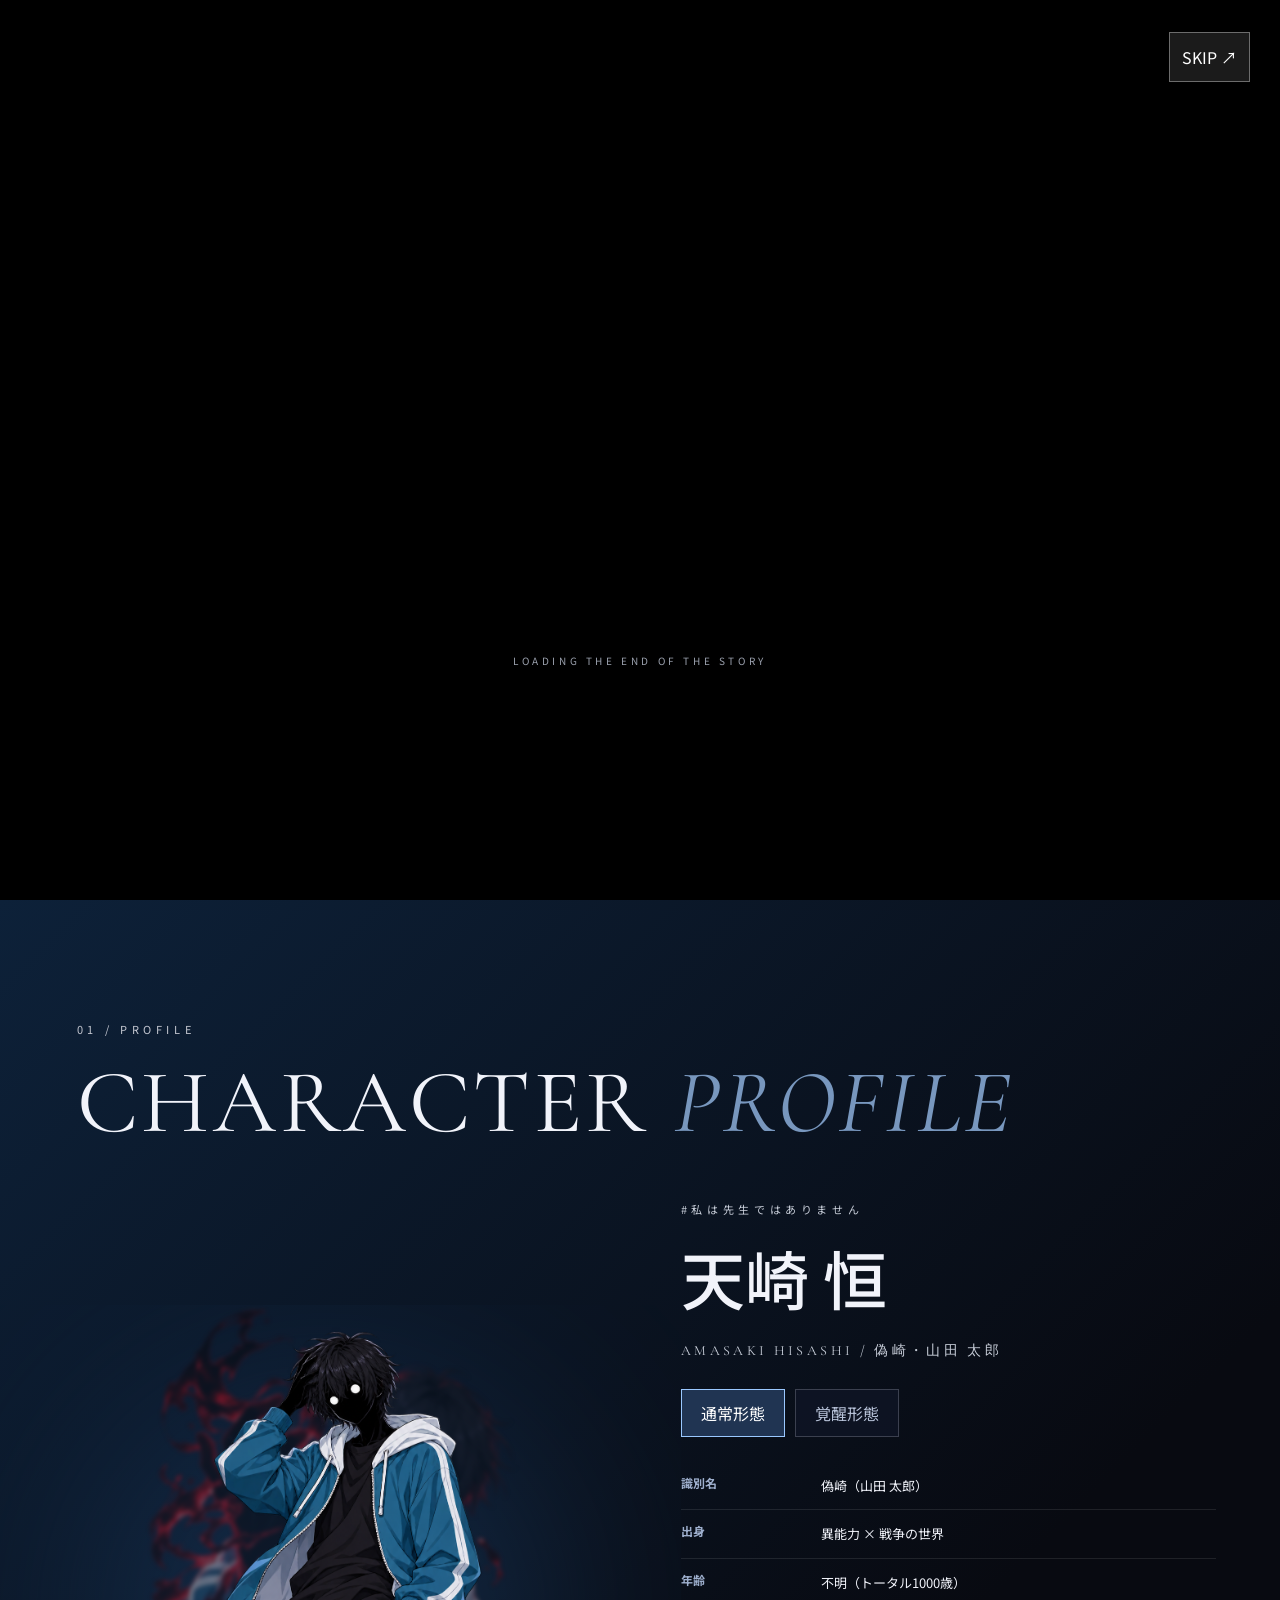
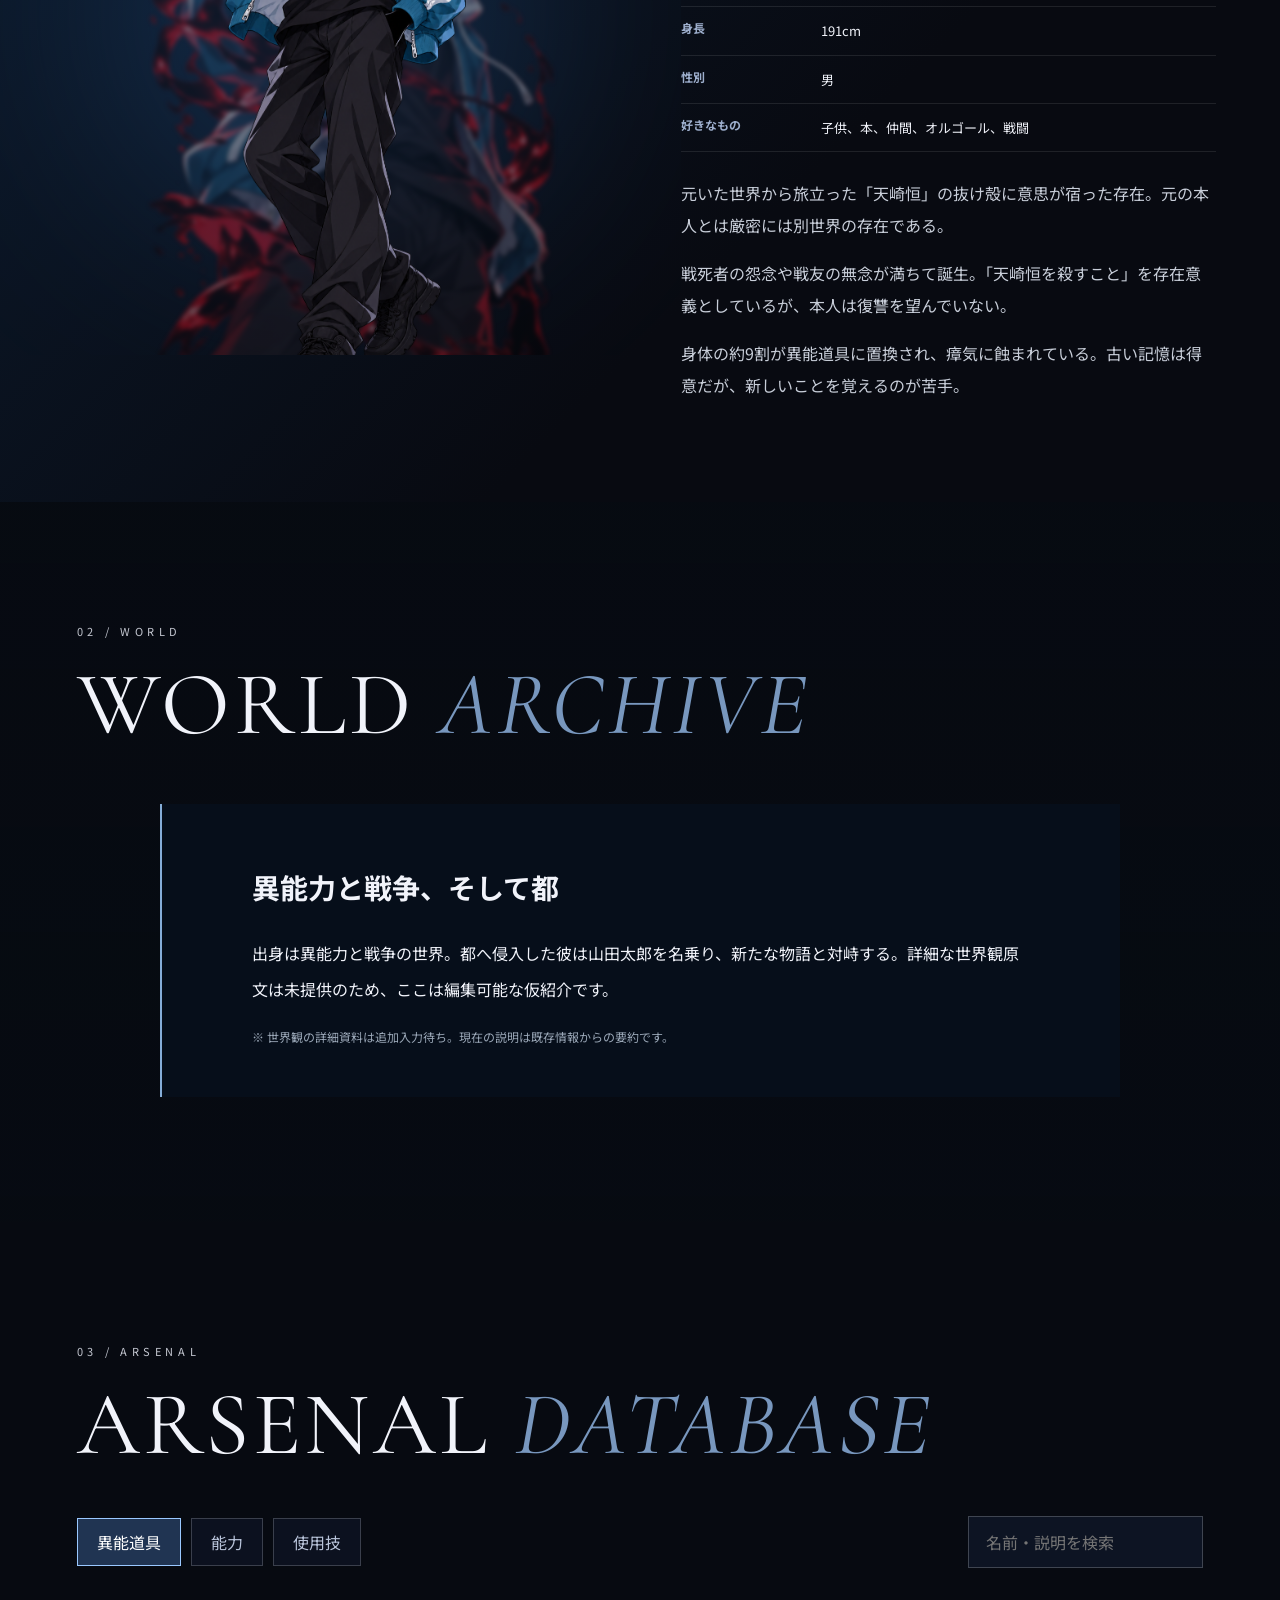
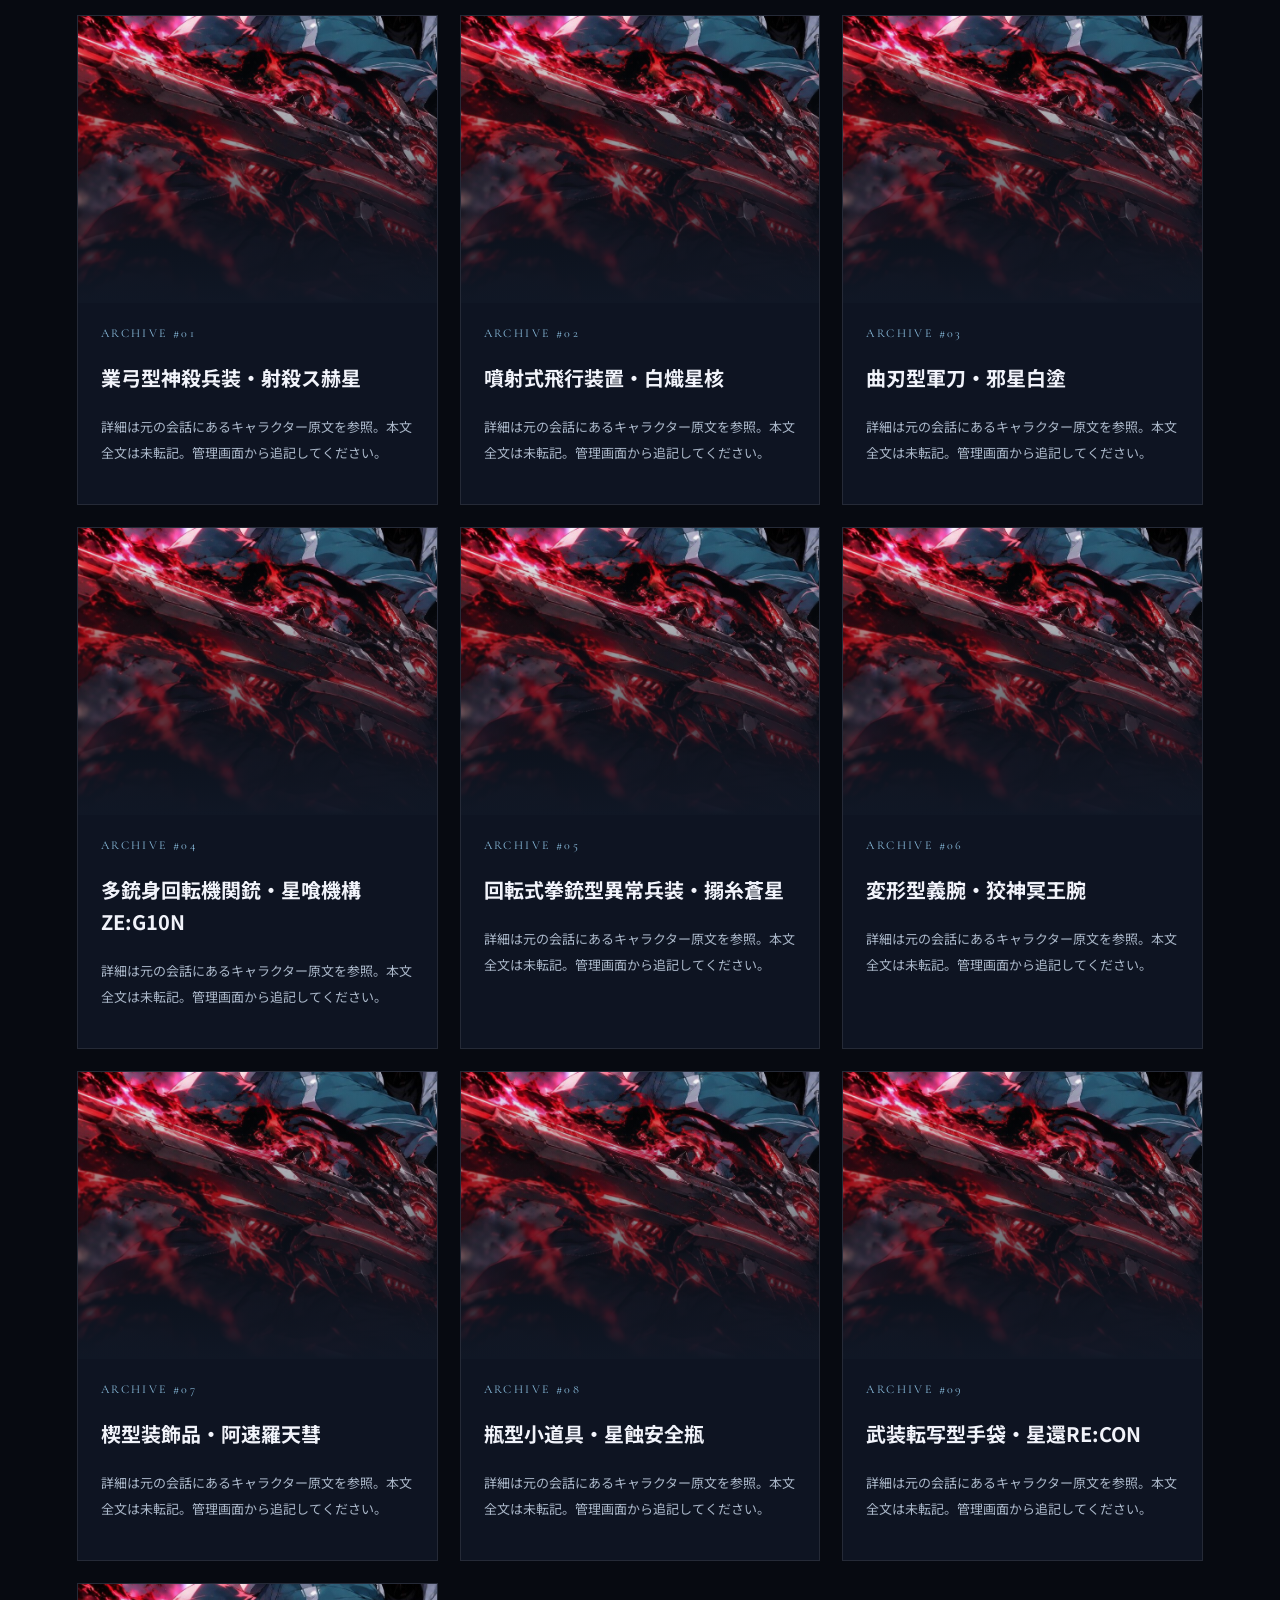
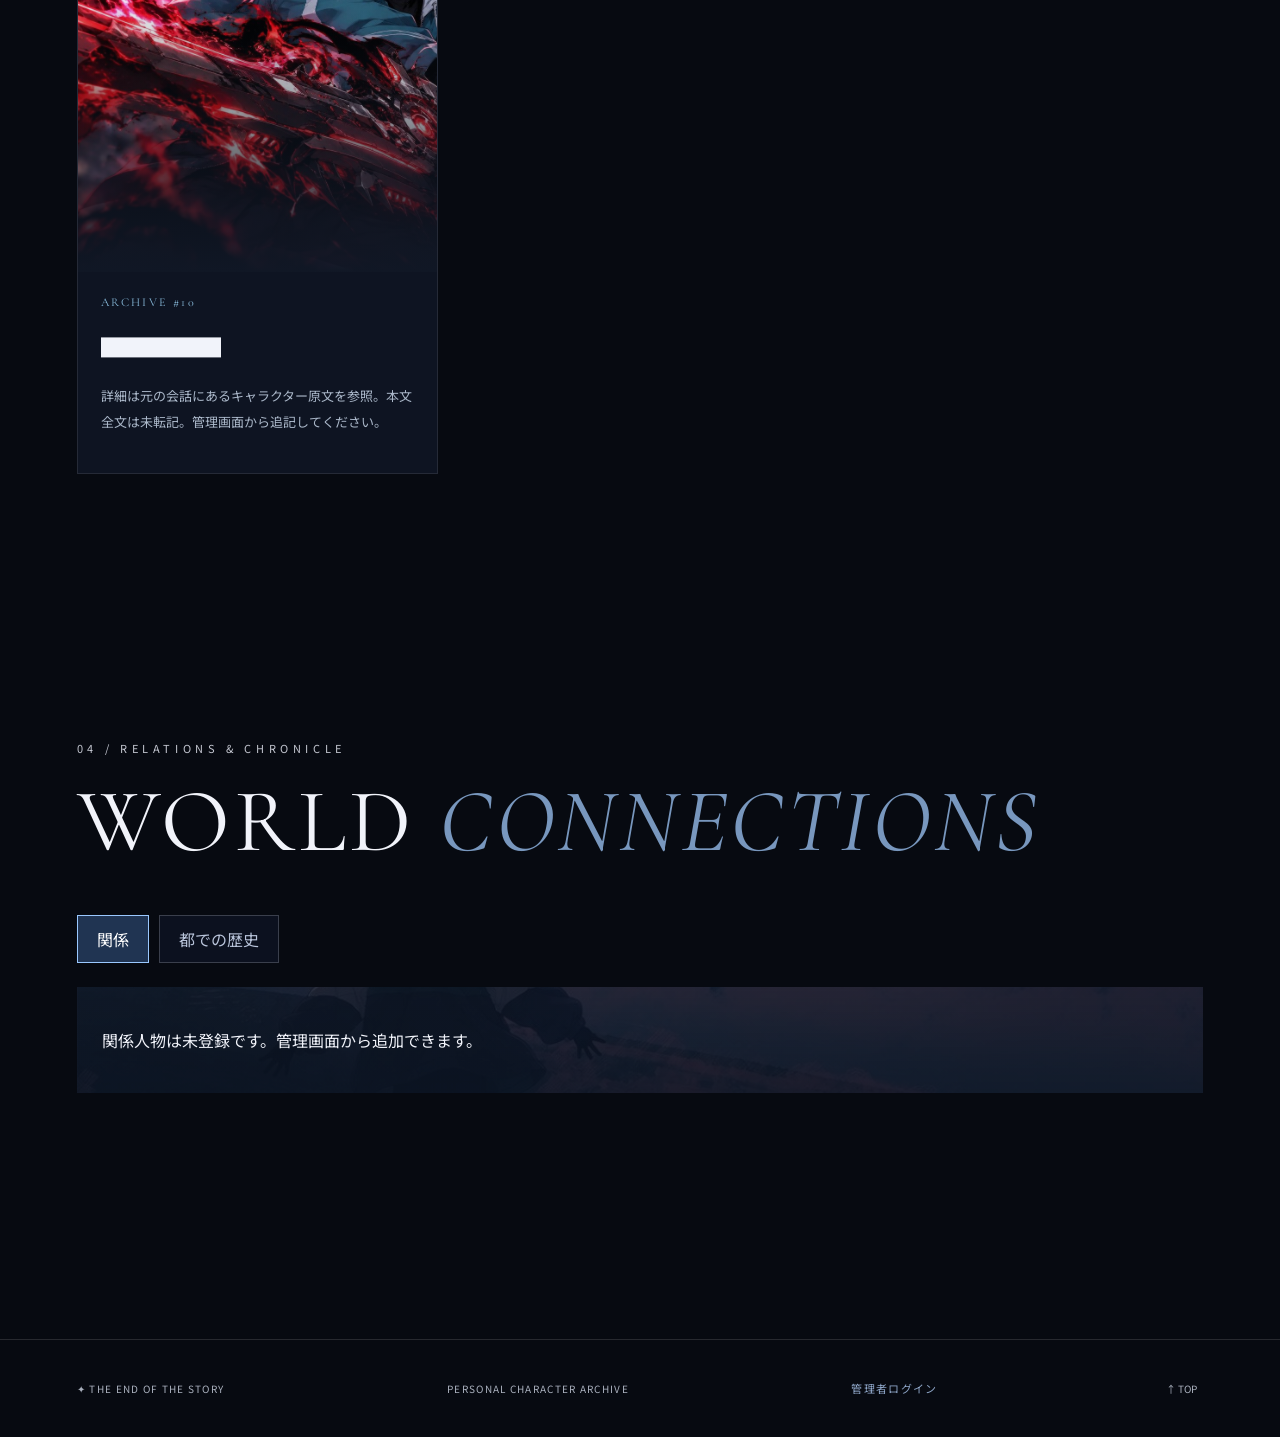
==== index.html @ 565b55a8 "新機能お試し" ====
<!doctype html><html lang="ja"><head><meta charset="utf-8"><meta name="viewport" content="width=device-width,initial-scale=1,viewport-fit=cover"><meta name="theme-color" content="#070a11"><meta name="description" content="物語之終幕 — 天崎 恒 / 偽崎 / 山田太郎 のキャラクターアーカイブ"><title>物語之終幕 | AMASAKI ARCHIVE</title><link rel="stylesheet" href="styles.css"></head><body>
<div id="loader" class="loader" aria-label="読み込み中"><video id="loaderVideo" autoplay muted playsinline preload="auto"><source src="assets/loading.mp4" type="video/mp4"></video><button id="skipLoad" class="skip">SKIP ↗</button><p>LOADING THE END OF THE STORY</p></div>
<header class="topbar"><button class="brand" id="home" aria-label="メインへ戻る">✦ <span>物語之終幕</span></button><span class="header-mid">AMASAKI / ARCHIVE</span><button id="menuToggle" class="hamburger" aria-label="メニューを開く" aria-expanded="false"><span></span><span></span><span></span></button></header>
<nav id="menu" class="menu" aria-label="メインメニュー" aria-hidden="true"><div class="menu-inner"><div class="menu-sign">✦<small>THE END OF THE STORY</small></div><div id="menuItems"></div><button id="menuAdmin" class="menu-admin" hidden aria-hidden="true" tabindex="-1">ローカル開発用エディタ（公開版では無効）</button></div></nav>
<main><section id="main" class="hero section current"><div id="slideLayer" class="slide-layer"></div><div class="hero-fade"></div><div class="hero-content"><p class="eyebrow">A STORY OF THE END</p><h1>物語之終幕</h1><p class="en">THE END OF THE STORY</p><blockquote id="heroQuote">大切な物を守る為に、俺は〝終幕〟になる。</blockquote><div id="slideDots" class="dots" aria-label="スライド切替"></div><button id="explore" class="explore">SCROLL TO DISCOVER <span>⌄</span></button></div><button id="prev" class="slide-arrow prev" aria-label="前のスライド">‹</button><button id="next" class="slide-arrow next" aria-label="次のスライド">›</button></section>
<section id="character" class="section character"><div class="section-heading"><p class="eyebrow">01 / PROFILE</p><h2>CHARACTER <em>PROFILE</em></h2></div><div class="portrait-stage"><div class="portrait-glow"></div><img id="profileDecoration" class="portrait-deco" src="assets/portrait-normal-effect.png" alt="" loading="lazy"><img id="profilePortrait" class="portrait" src="assets/portrait-normal.png" alt="天崎恒の立ち絵" loading="lazy"></div><div class="character-info"><p class="eyebrow">#私は先生ではありません</p><h3>天崎 恒</h3><p class="roman">AMASAKI HISASHI / 偽崎・山田 太郎</p><div class="switcher"><button class="form-switch active" data-form="normal">通常形態</button><button class="form-switch" data-form="awakened">覚醒形態</button></div><div id="profileDetails"></div></div></section>
<section id="world" class="section world"><div class="section-heading"><p class="eyebrow">02 / WORLD</p><h2>WORLD <em>ARCHIVE</em></h2></div><div class="world-content"><h3 id="worldTitle"></h3><p id="worldBody"></p><p class="footnote">※ 世界観の詳細資料は追加入力待ち。現在の説明は既存情報からの要約です。</p></div></section>
<section id="arsenal" class="section arsenal"><div class="section-heading"><p class="eyebrow">03 / ARSENAL</p><h2>ARSENAL <em>DATABASE</em></h2></div><div class="arsenal-tools"><div class="tabs"><button class="tab active" data-tab="equipment">異能道具</button><button class="tab" data-tab="abilities">能力</button><button class="tab" data-tab="techniques">使用技</button></div><input id="search" type="search" placeholder="名前・説明を検索" aria-label="記事を検索"></div><div id="arsenalCards" class="card-grid"></div></section>
<section id="archive" class="section archive"><div class="section-heading"><p class="eyebrow">04 / RELATIONS & CHRONICLE</p><h2>WORLD <em>CONNECTIONS</em></h2></div><div class="tabs"><button class="archive-tab active" data-archive="relations">関係</button><button class="archive-tab" data-archive="history">都での歴史</button></div><div id="archiveContent" class="archive-content"></div></section></main>
<footer><span>✦ THE END OF THE STORY</span><span>PERSONAL CHARACTER ARCHIVE</span><a href="admin.html" class="admin-footer-link" aria-label="管理者ログイン">管理者ログイン</a><button id="footerTop">↑ TOP</button></footer>
<div id="editorOverlay" class="editor-overlay" aria-hidden="true"><div class="editor"><header><h2>LOCAL EDITOR <small>試作版</small></h2><button id="closeEditor" aria-label="閉じる">✕</button></header><p class="warning">この画面はローカル試作用です。パスワード認証・公開DB保存は未実装です。編集内容はこのブラウザだけに保存され、他の閲覧者には反映されません。公開用の本番管理画面としては使用しないでください。</p><p>変更先の項目</p><select id="editCollection"><option value="equipment">異能道具</option><option value="abilities">能力</option><option value="techniques">使用技</option><option value="relations">関係</option><option value="history">都での歴史</option></select><select id="editItem"></select><label>名称<input id="editTitle" type="text"></label><label>本文（試作版ではプレーンテキスト）<textarea id="editBody" rows="8"></textarea></label><div class="editor-actions"><button id="saveItem">端末に保存</button><button id="addItem">項目を追加</button><button id="deleteItem">選択項目を削除</button></div><hr><h3>バックアップ</h3><p class="footnote">文章・項目データをJSON形式で退避します。画像・動画の実体は含みません。画像はこのZIP内のassets/を保管してください。</p><div class="editor-actions"><button id="downloadBackup">JSONを書き出す</button><button id="copyBackup">JSONをコピー</button><button id="resetData">初期データに戻す</button></div><label>バックアップJSONを貼り付けて復元<textarea id="restoreText" rows="4" placeholder="バックアップJSONを貼り付け"></textarea></label><button id="restoreBackup">確認して復元</button><p id="editorStatus" role="status" aria-live="polite"></p></div></div>
<script src="supabase-config.js" defer></script><script src="safe-html.js" defer></script><script src="app.js" defer></script></body></html>
---- styles.css ----
@import url('https://fonts.googleapis.com/css2?family=Noto+Sans+JP:wght@300;400;500;700;900&family=Cormorant+Garamond:wght@400;600&display=swap');:root{color-scheme:dark;--bg:#070a11;--fg:#f1f3fa;--muted:#a5aebd;--red:#fa485d;--blue:#6daaf5}*{box-sizing:border-box}html{scroll-behavior:smooth}body{margin:0;background:var(--bg);color:var(--fg);font-family:'Noto Sans JP',sans-serif}body::before{content:'';position:fixed;inset:0;background:linear-gradient(#05070cbb,#05070cf2),url('assets/background-site.jpg') center/cover;z-index:-1}button,input,textarea,select{font:inherit}button{cursor:pointer}button:focus-visible,input:focus-visible,select:focus-visible,textarea:focus-visible{outline:2px solid #8db9ff;outline-offset:2px}.topbar{height:76px;display:flex;align-items:center;justify-content:space-between;position:fixed;inset:0 0 auto;z-index:50;background:#090b10b5;border-bottom:1px solid #ffffff12;backdrop-filter:blur(20px);padding:0 clamp(18px,4vw,72px)}.brand{border:0;background:none;color:white;font-size:26px;display:flex;gap:12px;align-items:center}.brand span{font-size:14px;font-weight:700;letter-spacing:.2em}.header-mid{font-size:10px;color:#b8bcc6;letter-spacing:.4em}.hamburger{width:48px;height:45px;background:none;border:0;display:flex;flex-direction:column;justify-content:center;gap:7px;z-index:60}.hamburger span{width:30px;height:1px;background:#fafafa;transition:.25s}.hamburger.active span:first-child{transform:translateY(8px) rotate(45deg)}.hamburger.active span:nth-child(2){opacity:0}.hamburger.active span:last-child{transform:translateY(-8px) rotate(-45deg)}.menu{position:fixed;inset:0;background:#08090ff5;z-index:45;opacity:0;visibility:hidden;transition:.3s;overflow:auto}.menu.open{opacity:1;visibility:visible}.menu-inner{max-width:780px;margin:auto;padding:105px 32px 60px}.menu-sign{text-align:center;font-size:46px;color:#f5e2d8;margin-bottom:22px}.menu-sign small{display:block;font-size:10px;letter-spacing:.4em;color:#a8a4b1}.menu-group{border-bottom:1px solid #ffffff24}.menu-link{padding:17px 0;display:flex;align-items:center;justify-content:space-between;width:100%;background:none;border:0;color:white;text-align:left;font-family:'Cormorant Garamond',serif;font-size:clamp(25px,4vw,40px);letter-spacing:.08em}.menu-link small{font:12px 'Noto Sans JP',sans-serif;color:#c1c4ce;letter-spacing:.08em}.menu-sub{display:none;padding:0 0 20px 24px;gap:9px;flex-wrap:wrap}.menu-group.expanded .menu-sub{display:flex}.menu-sub button,.menu-admin{color:#bcc7dd;border:1px solid #ffffff28;background:#ffffff07;padding:9px 14px}.menu-admin{margin:32px 0;width:100%}.section{min-height:80vh;scroll-margin-top:75px;position:relative}.hero{height:100svh;min-height:640px;overflow:hidden;display:flex;align-items:center;justify-content:center}.slide-layer{position:absolute;inset:0;background-size:cover;background-position:center;transition:opacity .65s ease,transform 5.5s linear;animation:heroZoom 6s ease-in-out infinite alternate}@keyframes heroZoom{from{transform:scale(1)}to{transform:scale(1.055)}}.hero-fade{position:absolute;inset:0;background:linear-gradient(90deg,#01040ba3,#01040b40 65%),linear-gradient(0deg,#070a11 0%,transparent 48%,#070a1122)}.hero-content{position:relative;text-align:center;max-width:960px;padding:100px 22px 85px;text-shadow:0 2px 20px #000a}.eyebrow{font-size:11px;letter-spacing:.42em;color:#c4c7d1}.hero h1{font-weight:500;letter-spacing:.22em;font-size:clamp(36px,7vw,92px);margin:15px 0 0}.hero .en,.roman{font:20px 'Cormorant Garamond',serif;letter-spacing:.24em;color:#c5cdde}.hero blockquote{font-size:clamp(13px,2vw,20px);line-height:2;margin:75px 0 35px}.dots{display:flex;justify-content:center;gap:14px;margin:25px 0}.dots button{width:9px;height:9px;border:1px solid #fff9;border-radius:50%;background:#aaa4;padding:0}.dots button.active{background:white;box-shadow:0 0 14px #fff}.explore{color:#dfe4ef;background:none;border:0;font-size:10px;letter-spacing:.22em}.explore span{display:block;font-size:30px;animation:bob 1.7s infinite}@keyframes bob{50%{transform:translateY(8px)}}.slide-arrow{position:absolute;top:50%;z-index:2;border:0;background:#111a2e70;color:white;width:42px;height:60px;font-size:30px}.prev{left:12px}.next{right:12px}.section-heading{padding:110px 6vw 15px}.section-heading h2{font:clamp(43px,7vw,95px) 'Cormorant Garamond',serif;margin:0;letter-spacing:.04em}.section-heading em{font-weight:400;color:#7897be}.character{display:grid;grid-template-columns:minmax(0,1fr) minmax(330px,.88fr);align-items:center;min-height:850px;background:linear-gradient(135deg,#0d2139,#080a11 68%)}.character .section-heading{grid-column:1/-1;padding-bottom:0}.portrait-stage{position:relative;height:650px;overflow:hidden}.portrait-glow{position:absolute;left:15%;top:15%;width:65%;height:65%;background:#285b95;border-radius:50%;filter:blur(115px);opacity:.34}.portrait,.portrait-deco{position:absolute;bottom:-55px;left:50%;height:105%;max-width:100%;object-fit:contain;transform:translateX(-50%);transition:opacity .4s,transform .7s}.portrait-deco{opacity:.38;filter:blur(2px);transform:translateX(-47%) scale(1.05)}.character-info{padding:30px clamp(20px,5vw,80px) 85px 0}.character-info h3{font-size:clamp(39px,5vw,72px);margin:10px 0;font-weight:500}.character-info .roman{font-size:14px}.switcher,.tabs{display:flex;flex-wrap:wrap;gap:10px;margin:24px 0}.switcher button,.tabs button{background:#101627ab;border:1px solid #a0a6b04f;padding:11px 19px;color:#b9c4da}.switcher button.active,.tabs button.active{border-color:#9ac8ff;color:#fff;background:#203452}.profile-table{margin:25px 0}.profile-row{display:grid;grid-template-columns:130px 1fr;border-bottom:1px solid #ffffff18;padding:12px 0;gap:10px}.profile-row strong{font-size:12px;color:#9daecc}.profile-row span{font-size:13px;line-height:1.8}.character-info p{line-height:2;color:#c8ced9}.world{background:linear-gradient(#070b12c9,#070b12f2),url('assets/background-history.png') center top/cover fixed}.world-content{margin:30px auto 140px;max-width:960px;padding:35px 7vw;background:#07101dcc;border-left:2px solid #85add8}.world-content h3{font-size:28px}.world-content p{line-height:2.25}.footnote{font-size:12px;color:#9ba8b8}.arsenal,.archive{padding-bottom:120px}.arsenal-tools{display:flex;align-items:center;justify-content:space-between;flex-wrap:wrap;gap:15px;padding:0 6vw}.arsenal-tools input{padding:13px 17px;background:#0d1423;border:1px solid #ffffff35;color:white;min-width:235px}.card-grid{padding:25px 6vw;display:grid;grid-template-columns:repeat(auto-fit,minmax(270px,1fr));gap:22px}.entry-card{background:#101725e8;border:1px solid #ffffff18;overflow:hidden;animation:rise .6s ease both}@keyframes rise{from{transform:translateY(20px);opacity:0}to{transform:none;opacity:1}}.entry-image{height:185px;background-size:cover;background-position:center;position:relative}.entry-image:after{content:'';position:absolute;inset:0;background:linear-gradient(0deg,#101725,transparent)}.entry-text{padding:15px 23px 25px}.entry-text small{font:12px 'Cormorant Garamond',serif;letter-spacing:.2em;color:#8bbedf}.entry-text h3{font-size:20px;line-height:1.6}.entry-text p{font-size:13px;color:#abb8ca;line-height:2;white-space:pre-wrap}.archive .tabs,.archive-content{margin-left:6vw;margin-right:6vw}.archive-content{padding:25px;background:linear-gradient(#0b1423d9,#0b1423e8),url('assets/background-relations.jpg') center/cover}.history-item{border-left:1px solid #8aa9d8;padding:5px 22px 26px;margin:14px 0}.history-item h3{font-size:18px}.history-item p{color:#c1cbdc;line-height:1.9}footer{display:flex;flex-wrap:wrap;justify-content:space-between;align-items:center;padding:40px 6vw;border-top:1px solid #ffffff21;gap:18px;font-size:10px;letter-spacing:.13em;color:#aab1be}footer button{background:none;color:inherit;border:0}.loader{position:fixed;inset:0;background:#000;z-index:100;display:flex;justify-content:center;align-items:center;flex-direction:column;transition:opacity .7s,visibility .7s}.loader.hide{opacity:0;visibility:hidden}.loader video{width:min(95vw,840px);max-height:80vh;object-fit:contain}.loader p{font-size:10px;letter-spacing:.36em;color:#9aa0ad}.skip{position:absolute;right:30px;top:32px;background:#ffffff1b;border:1px solid #ffffff5b;color:white;padding:12px}.editor-overlay{position:fixed;inset:0;background:#000b;z-index:120;overflow:auto;visibility:hidden;opacity:0;transition:.25s}.editor-overlay.open{visibility:visible;opacity:1}.editor{max-width:820px;margin:4vh auto;padding:30px;background:#121824;border:1px solid #47516c;min-height:90vh}.editor header{display:flex;justify-content:space-between;align-items:center}.editor h2{font-size:23px}.editor h2 small{font-size:12px;color:#9db3d7}.editor button,.editor select,.editor input,.editor textarea{background:#172335;color:#f4f6ff;border:1px solid #65738e;padding:10px}.editor label{display:block;margin:16px 0}.editor label input,.editor label textarea{display:block;margin-top:8px;width:100%}.editor select{max-width:100%;margin:4px}.editor-actions{display:flex;gap:8px;flex-wrap:wrap;margin:16px 0}.warning{padding:16px;background:#43331e;color:#fff1ce;line-height:1.8;font-size:13px}#editorStatus{color:#a5d4ff}body.locked{overflow:hidden}@media(max-width:760px){.topbar{height:64px}.header-mid{display:none}.hero{min-height:610px}.hero h1{font-size:clamp(34px,10vw,60px)}.hero blockquote{margin-top:62px}.hero .slide-layer{background-position:center}.character{display:block}.character .section-heading{padding-top:70px}.portrait-stage{height:580px}.character-info{padding:30px 7vw 75px}.profile-row{grid-template-columns:100px 1fr}.world{background-attachment:scroll}.section-heading{padding:80px 6vw 15px}.section-heading h2{font-size:45px}.slide-arrow{width:28px;height:45px}.archive-content{padding:12px}.editor{margin:0;padding:16px}.brand span{font-size:12px}}@media(prefers-reduced-motion:reduce){*,*::before,*::after{animation-duration:.01ms!important;transition-duration:.01ms!important;scroll-behavior:auto!important}}
/* Public deploy: hidden local draft editor and 5:4 card images. */
[hidden]{display:none!important}#editorOverlay{display:none!important}.entry-image{height:auto;aspect-ratio:5/4}

/* v1.3 — public archive rendering only; profile untouched */
.admin-footer-link{font-size:11px;color:#8fa7c9;text-decoration:none}
.entry-rich p{white-space:pre-wrap}.entry-rich h2,.entry-rich h3{line-height:1.55}.entry-rich blockquote{border-left:2px solid #83a3c5;padding-left:13px;color:#b8cce2}.entry-rich hr{border:0;border-top:1px solid #506179;margin:15px 0}.entry-rich[aria-label="右から登場"]{animation:entryRight .65s ease both}.entry-rich[aria-label="下から浮上"]{animation:rise .65s ease both}@keyframes entryRight{from{opacity:0;transform:translateX(24px)}to{opacity:1;transform:none}}
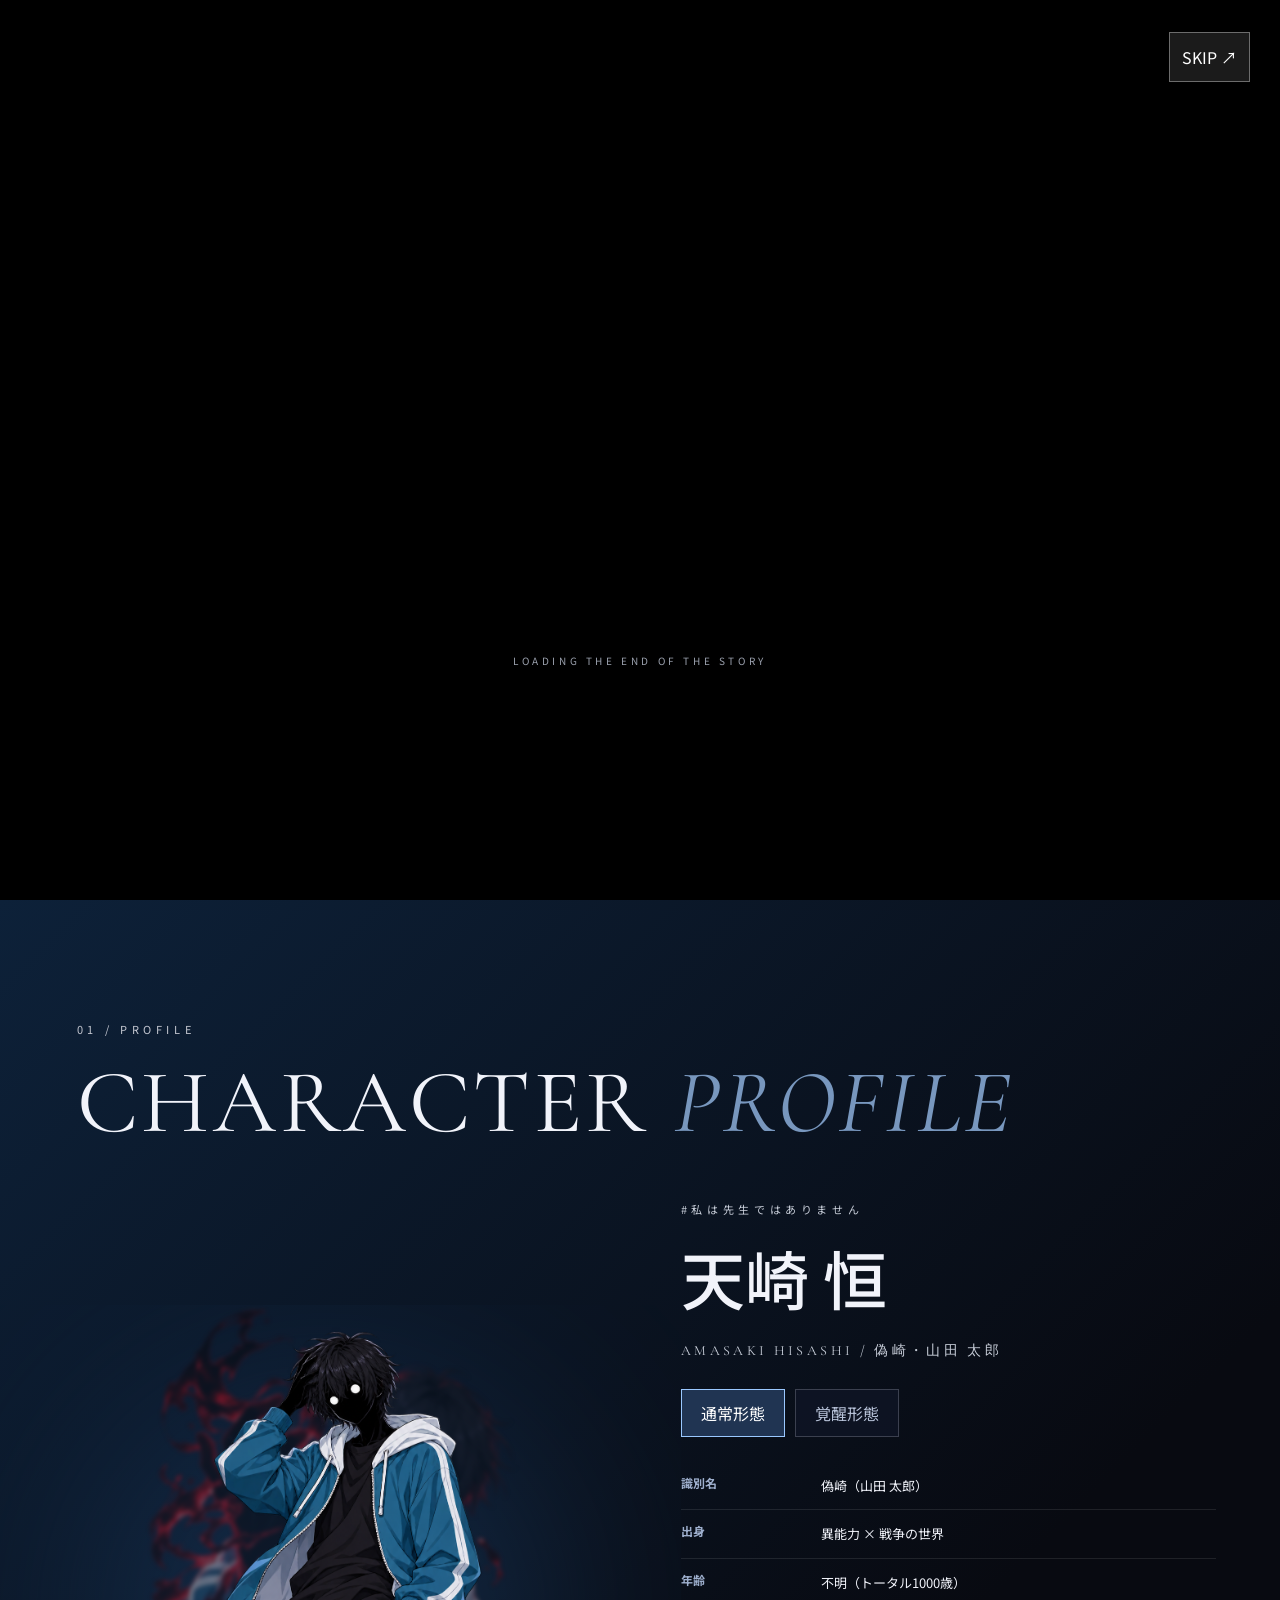
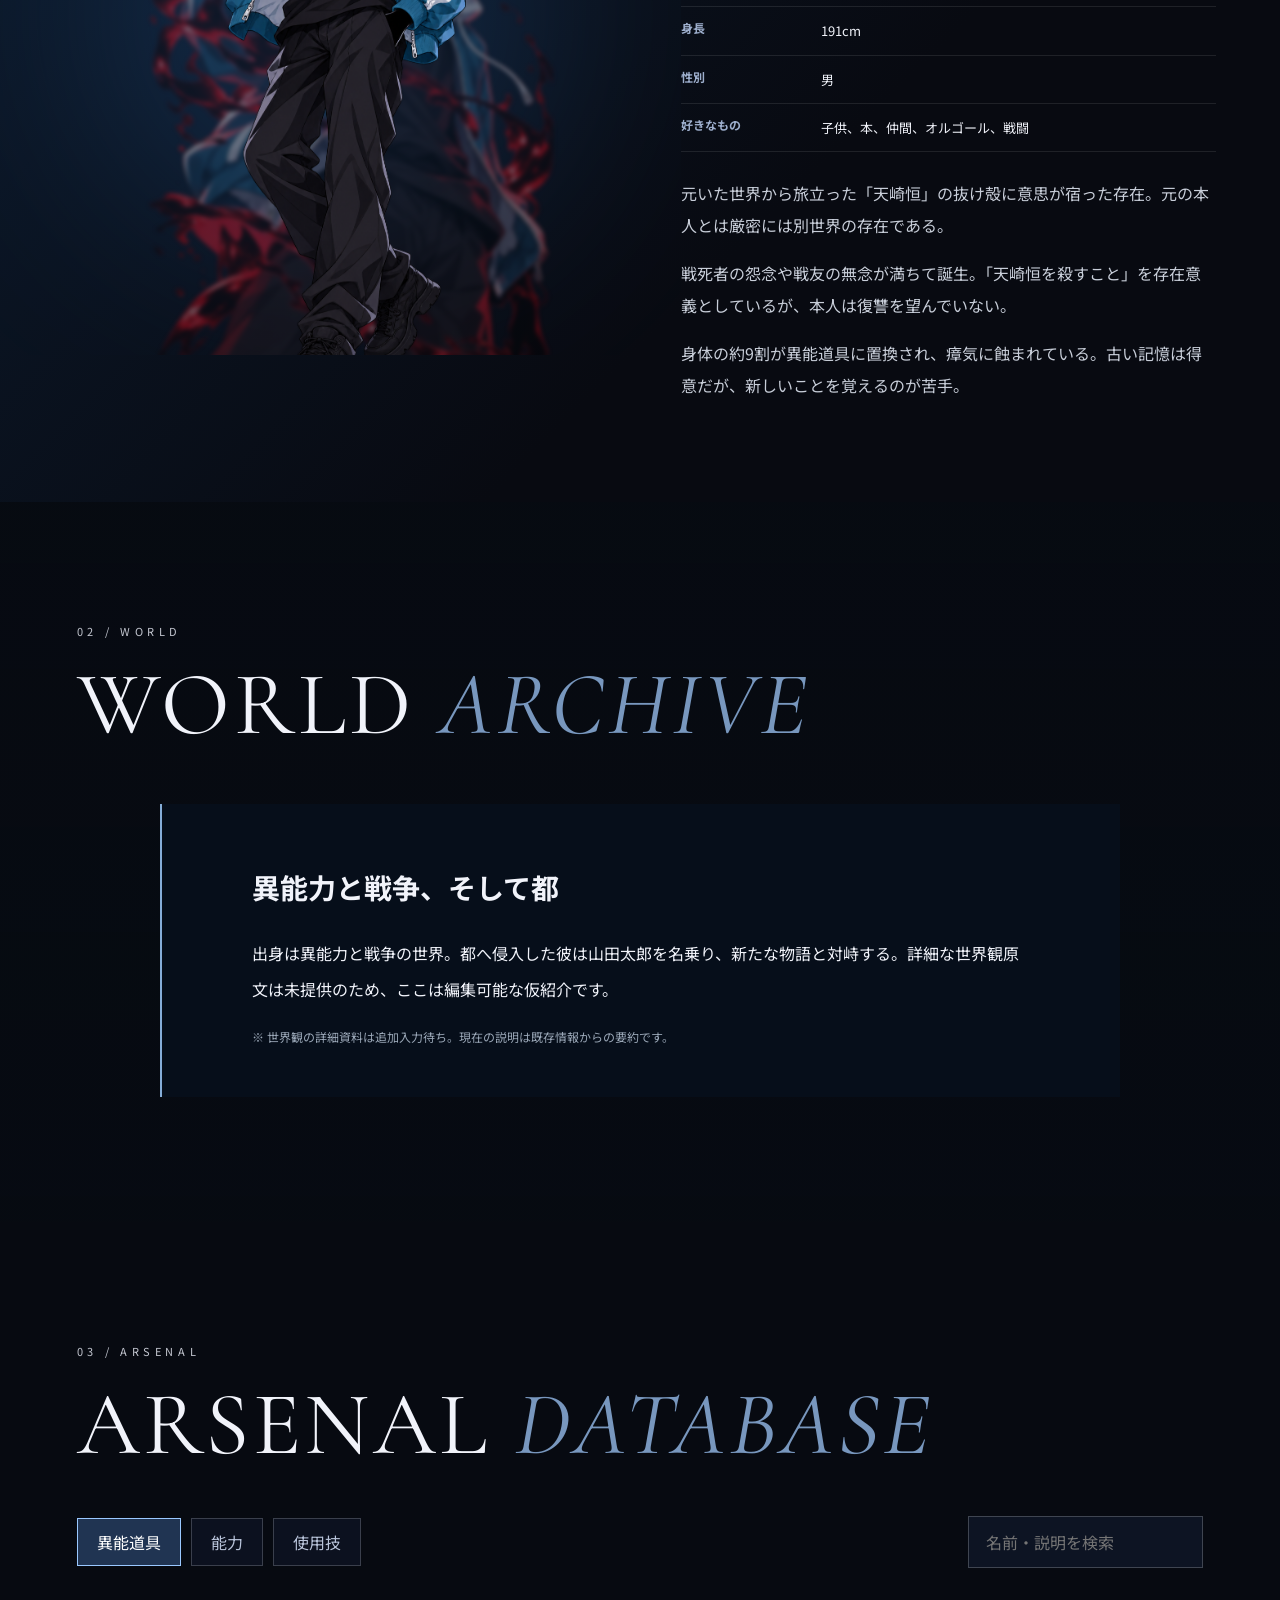
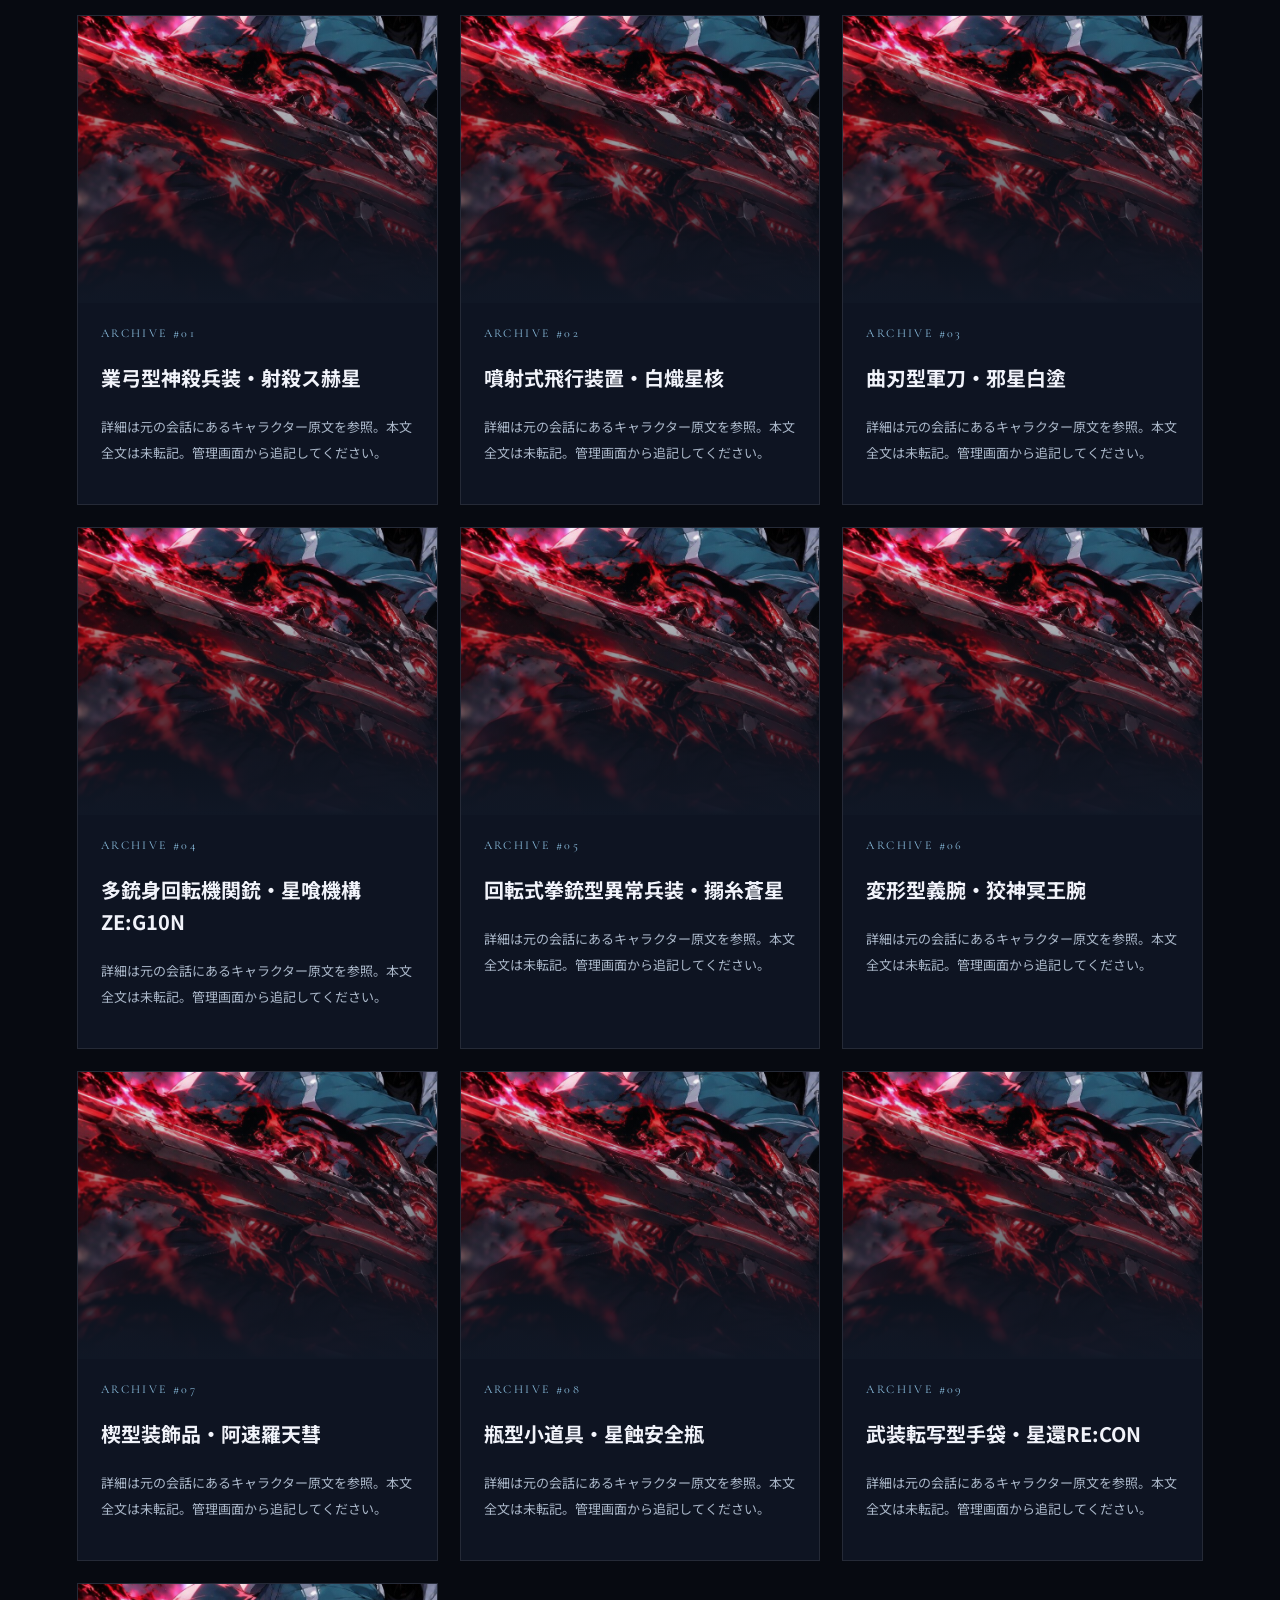
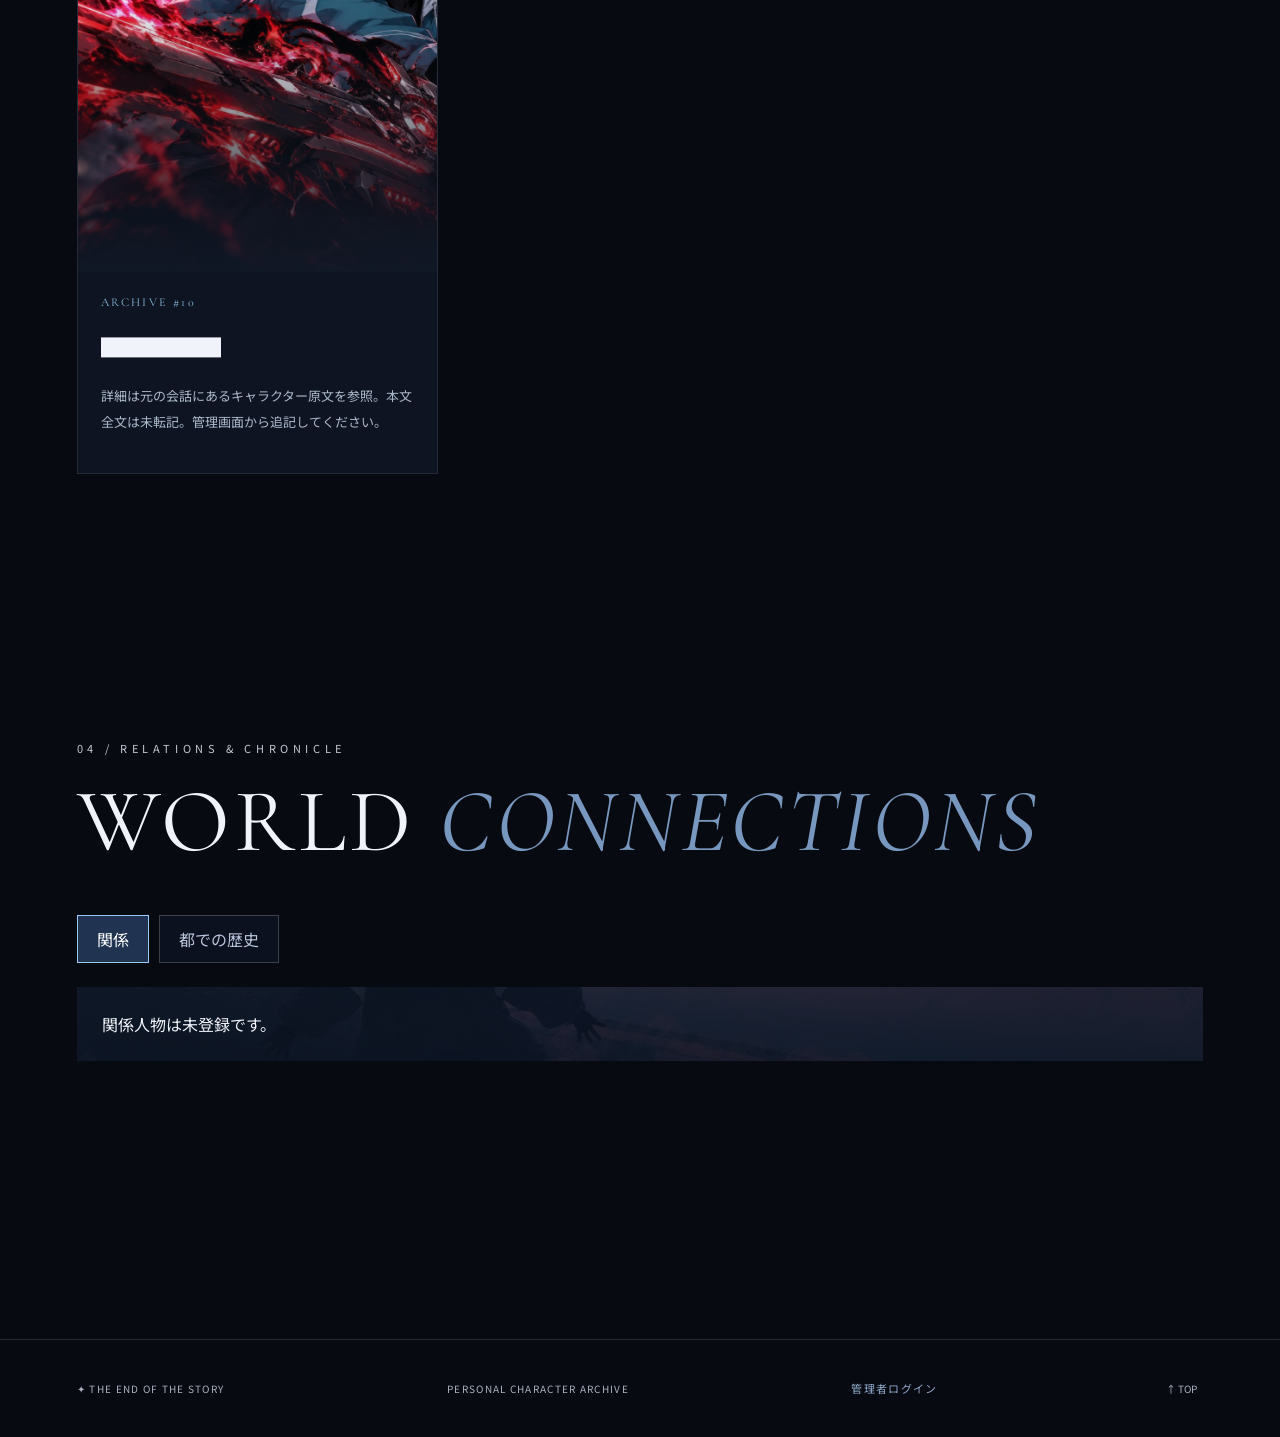
==== commit 41ddff51: "簡単な修正" ====
--- a/index.html
+++ b/index.html
@@ -1,6 +1,6 @@
 <!doctype html><html lang="ja"><head><meta charset="utf-8"><meta name="viewport" content="width=device-width,initial-scale=1,viewport-fit=cover"><meta name="theme-color" content="#070a11"><meta name="description" content="物語之終幕 — 天崎 恒 / 偽崎 / 山田太郎 のキャラクターアーカイブ"><title>物語之終幕 | AMASAKI ARCHIVE</title><link rel="stylesheet" href="styles.css"></head><body>
 <div id="loader" class="loader" aria-label="読み込み中"><video id="loaderVideo" autoplay muted playsinline preload="auto"><source src="assets/loading.mp4" type="video/mp4"></video><button id="skipLoad" class="skip">SKIP ↗</button><p>LOADING THE END OF THE STORY</p></div>
-<header class="topbar"><button class="brand" id="home" aria-label="メインへ戻る">✦ <span>物語之終幕</span></button><span class="header-mid">AMASAKI / ARCHIVE</span><button id="menuToggle" class="hamburger" aria-label="メニューを開く" aria-expanded="false"><span></span><span></span><span></span></button></header>
+<header class="topbar"><button class="brand" id="home" aria-label="メインへ戻る">✦ <span>物語之終幕</span></button><span class="header-mid">AMAZAKI / ARCHIVE</span><button id="menuToggle" class="hamburger" aria-label="メニューを開く" aria-expanded="false"><span></span><span></span><span></span></button></header>
 <nav id="menu" class="menu" aria-label="メインメニュー" aria-hidden="true"><div class="menu-inner"><div class="menu-sign">✦<small>THE END OF THE STORY</small></div><div id="menuItems"></div><button id="menuAdmin" class="menu-admin" hidden aria-hidden="true" tabindex="-1">ローカル開発用エディタ（公開版では無効）</button></div></nav>
 <main><section id="main" class="hero section current"><div id="slideLayer" class="slide-layer"></div><div class="hero-fade"></div><div class="hero-content"><p class="eyebrow">A STORY OF THE END</p><h1>物語之終幕</h1><p class="en">THE END OF THE STORY</p><blockquote id="heroQuote">大切な物を守る為に、俺は〝終幕〟になる。</blockquote><div id="slideDots" class="dots" aria-label="スライド切替"></div><button id="explore" class="explore">SCROLL TO DISCOVER <span>⌄</span></button></div><button id="prev" class="slide-arrow prev" aria-label="前のスライド">‹</button><button id="next" class="slide-arrow next" aria-label="次のスライド">›</button></section>
 <section id="character" class="section character"><div class="section-heading"><p class="eyebrow">01 / PROFILE</p><h2>CHARACTER <em>PROFILE</em></h2></div><div class="portrait-stage"><div class="portrait-glow"></div><img id="profileDecoration" class="portrait-deco" src="assets/portrait-normal-effect.png" alt="" loading="lazy"><img id="profilePortrait" class="portrait" src="assets/portrait-normal.png" alt="天崎恒の立ち絵" loading="lazy"></div><div class="character-info"><p class="eyebrow">#私は先生ではありません</p><h3>天崎 恒</h3><p class="roman">AMASAKI HISASHI / 偽崎・山田 太郎</p><div class="switcher"><button class="form-switch active" data-form="normal">通常形態</button><button class="form-switch" data-form="awakened">覚醒形態</button></div><div id="profileDetails"></div></div></section>
--- a/styles.css
+++ b/styles.css
@@ -5,3 +5,7 @@
 /* v1.3 — public archive rendering only; profile untouched */
 .admin-footer-link{font-size:11px;color:#8fa7c9;text-decoration:none}
 .entry-rich p{white-space:pre-wrap}.entry-rich h2,.entry-rich h3{line-height:1.55}.entry-rich blockquote{border-left:2px solid #83a3c5;padding-left:13px;color:#b8cce2}.entry-rich hr{border:0;border-top:1px solid #506179;margin:15px 0}.entry-rich[aria-label="右から登場"]{animation:entryRight .65s ease both}.entry-rich[aria-label="下から浮上"]{animation:rise .65s ease both}@keyframes entryRight{from{opacity:0;transform:translateX(24px)}to{opacity:1;transform:none}}
+
+/* v1.4 editable world / relationships / chronicle, same rendering for unsaved preview */
+.world-entry-extra{border-bottom:1px solid #7194b530;padding:16px 0 25px}.world-entry-extra:last-child{border-bottom:0}.world-entry-extra h3{font-size:clamp(22px,3vw,34px)}.world-cover,.archive-card-media{aspect-ratio:16/9;background-size:cover;background-position:center;margin:12px 0 28px;border:1px solid #8ea4ca50}
+.archive-rich-card{margin:20px 0 38px}.archive-rich-card h3{font-size:23px}.archive-rich-card .entry-rich{color:#c3cad9;line-height:2}.archive-rich-card .entry-rich p{white-space:pre-wrap}.entry-rich{overflow-wrap:anywhere;line-height:1.9}.entry-rich p{white-space:pre-wrap}.entry-rich h2,.entry-rich h3{margin:1em 0 .5em}.entry-rich ul,.entry-rich ol{padding-left:1.6em}.entry-rich hr{margin:25px 0;border:0;border-top:1px solid #7194b5}
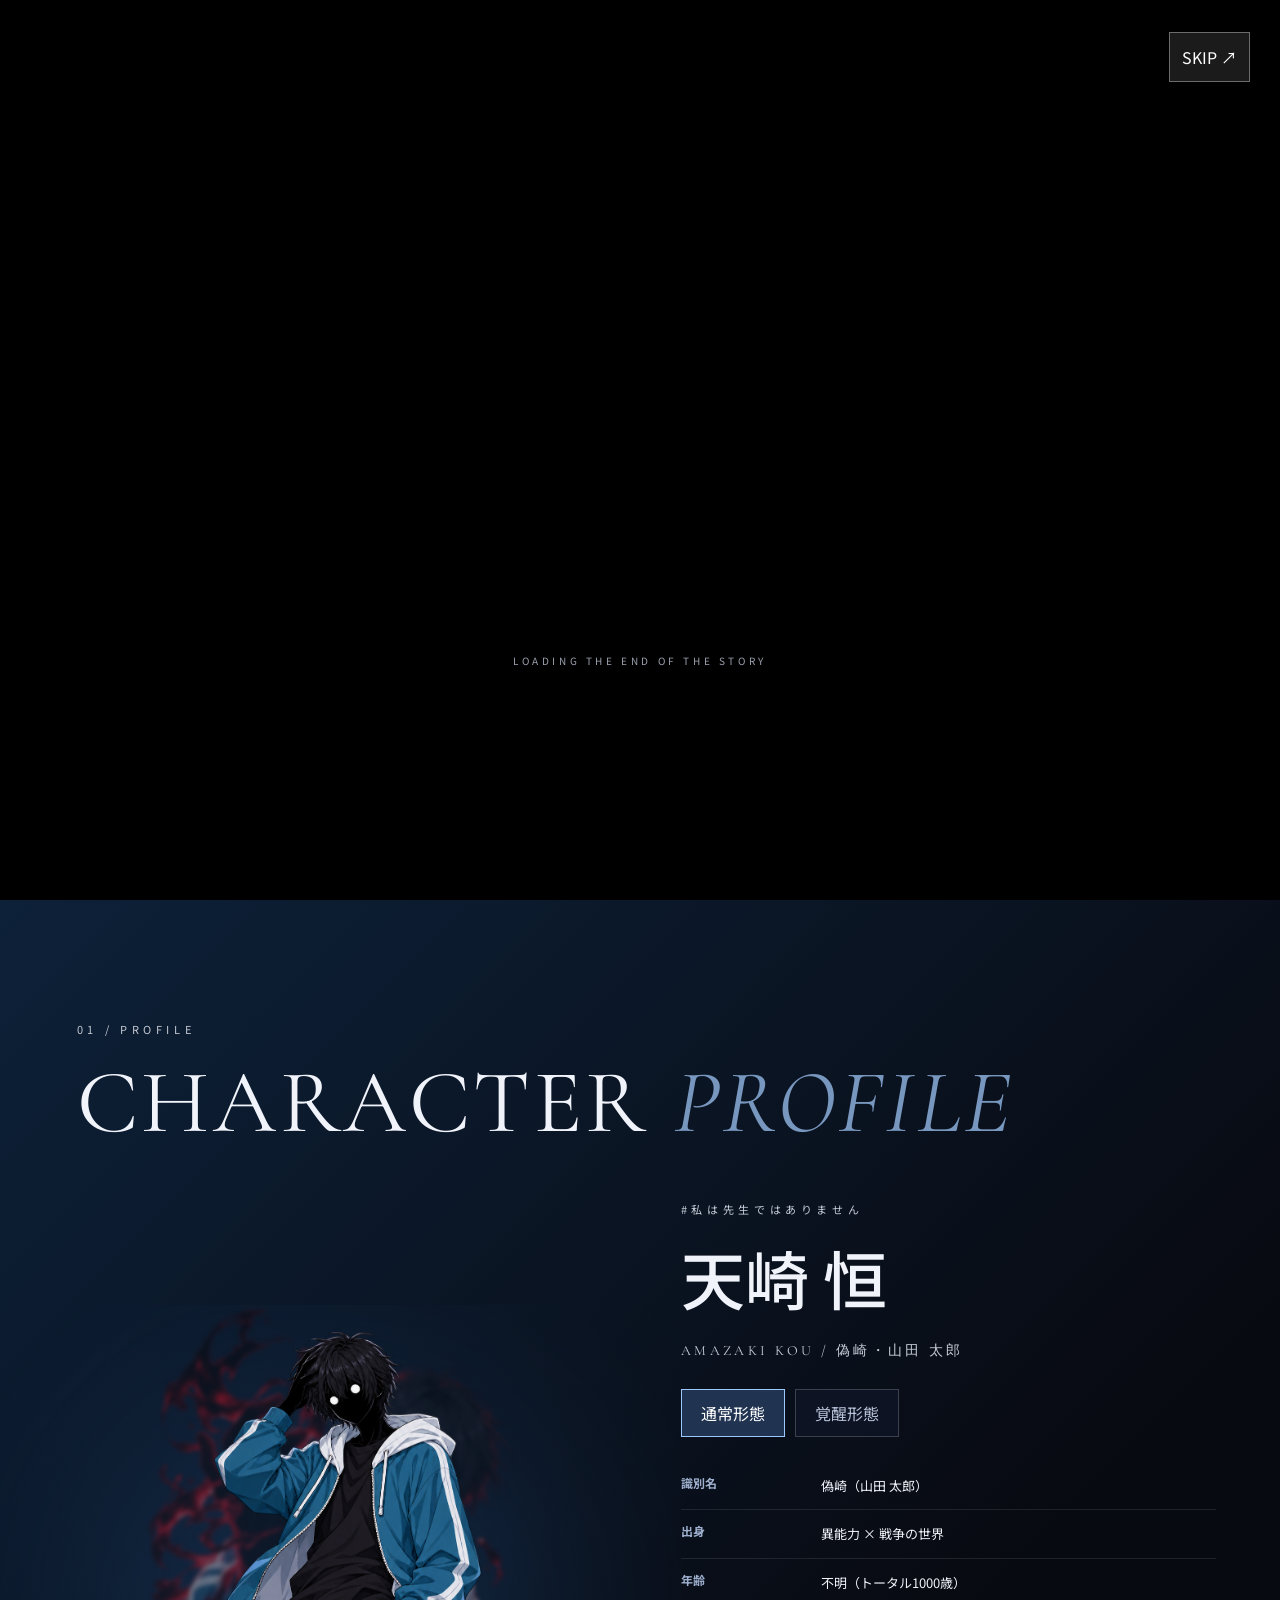
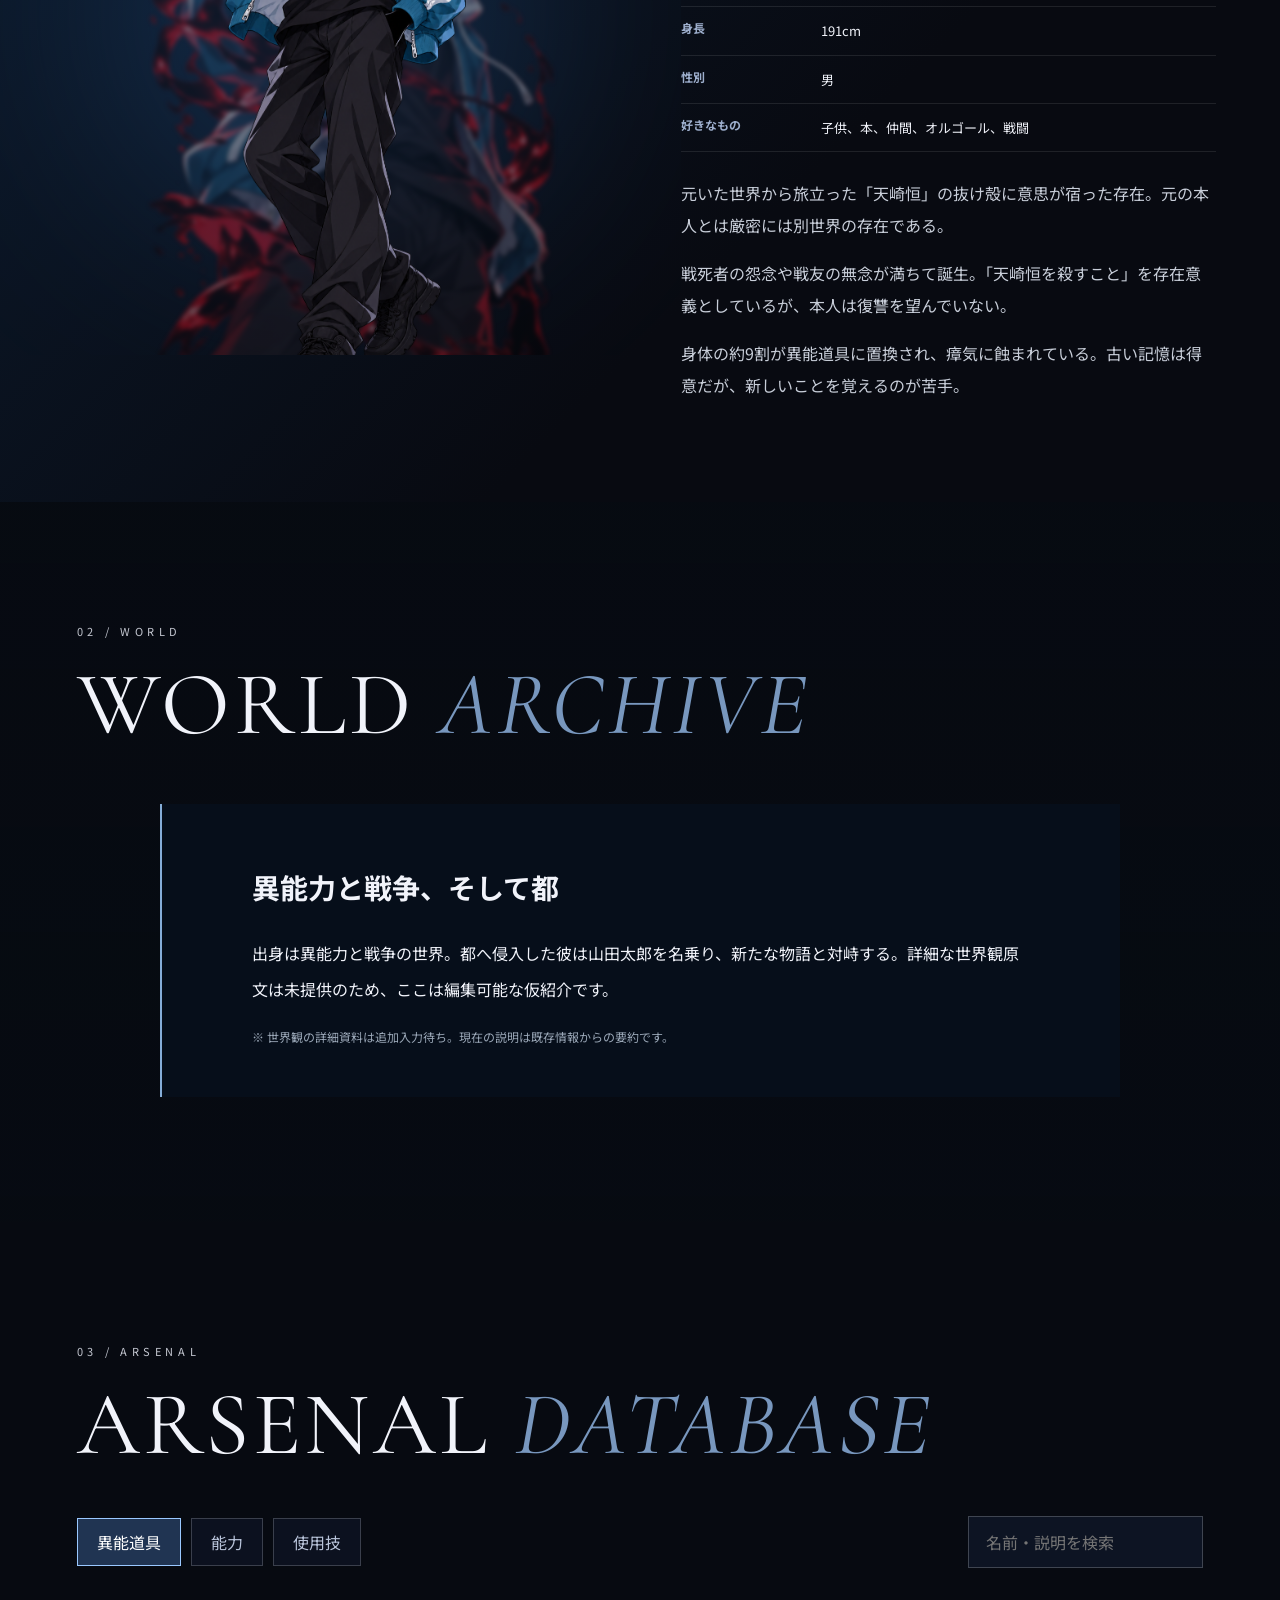
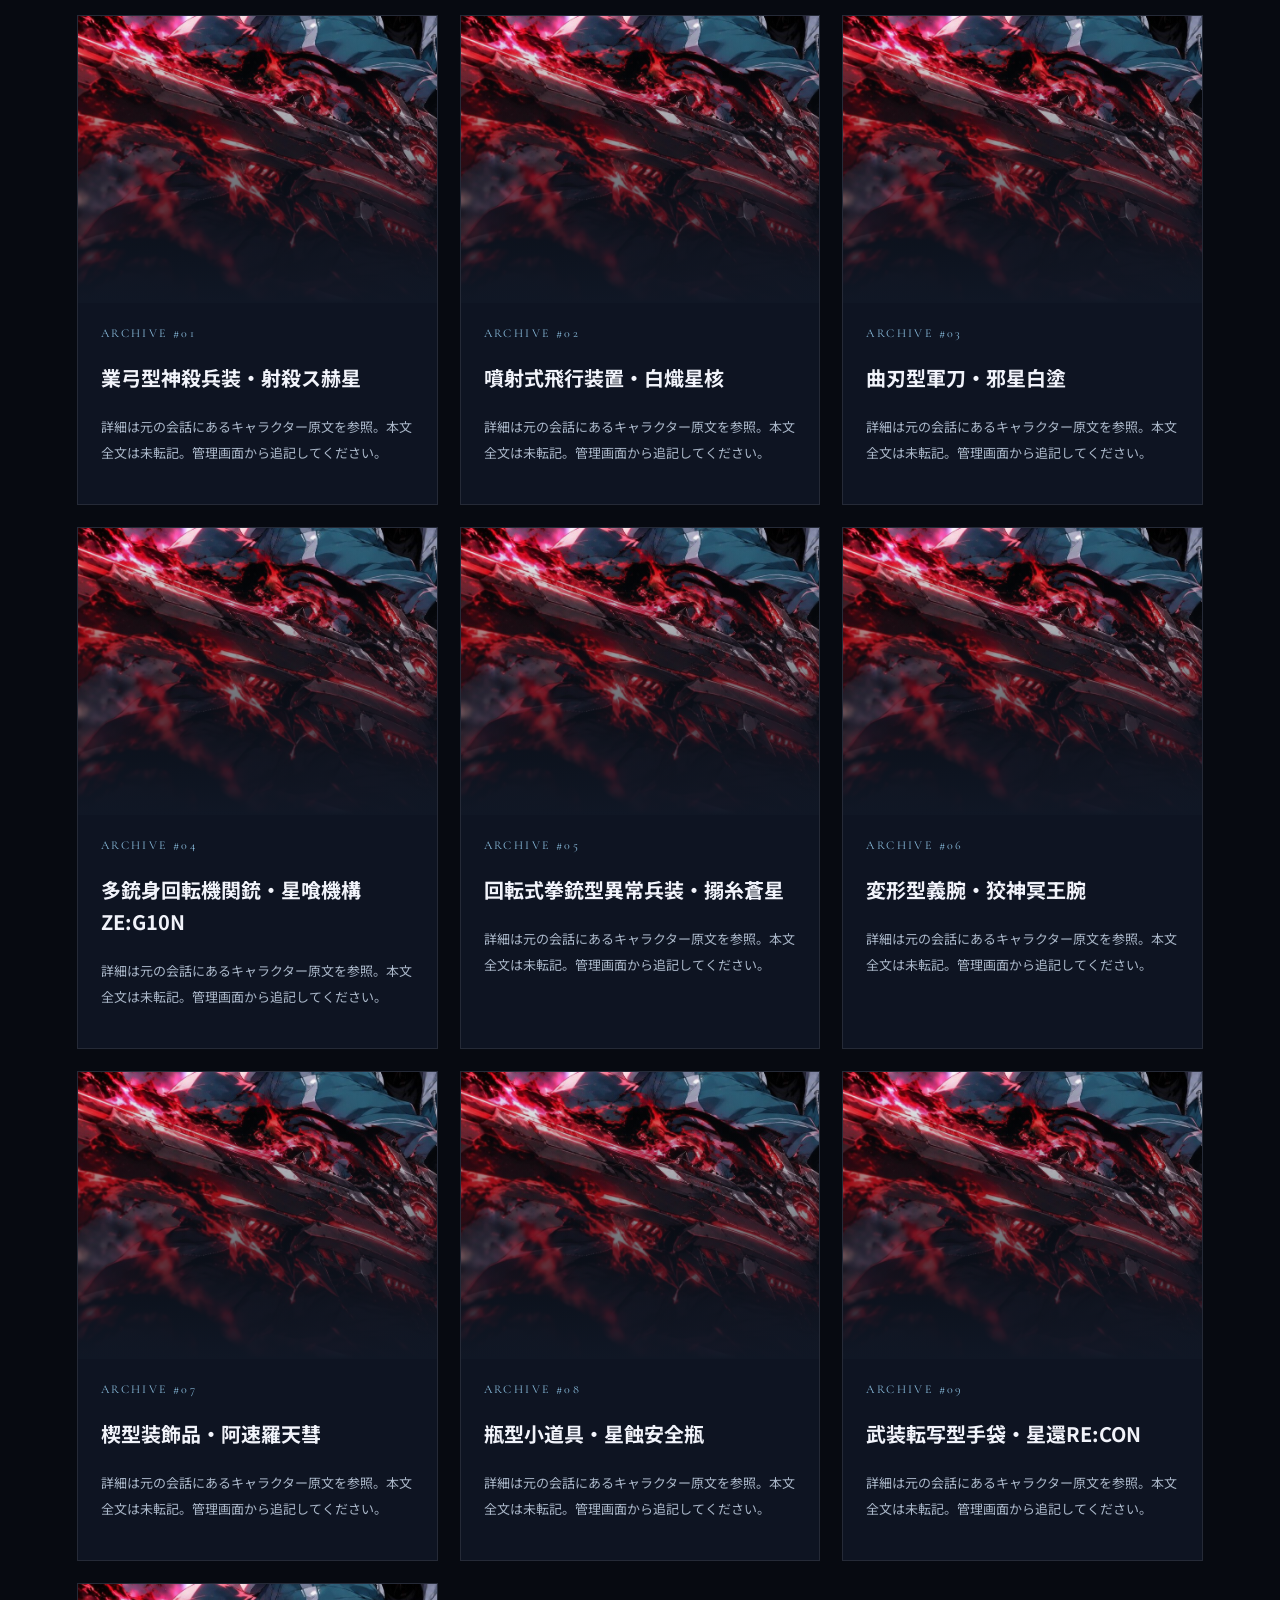
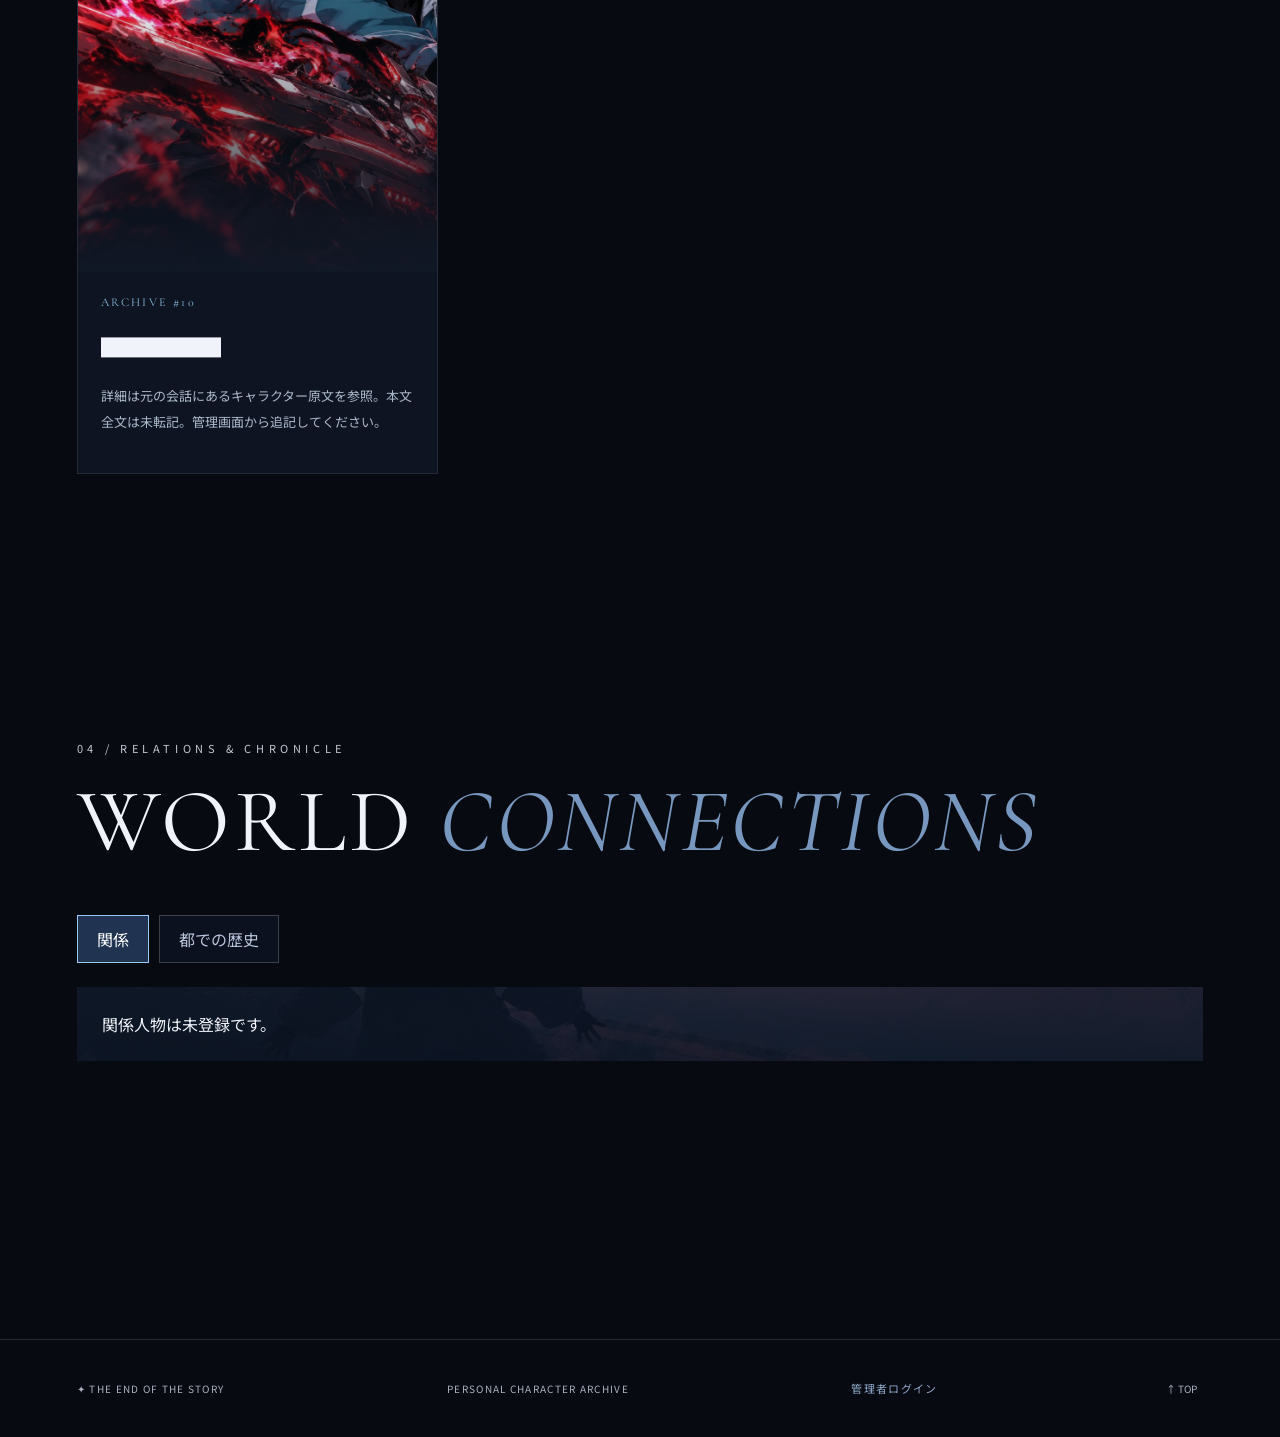
==== commit 616b5633: "かす" ====
--- a/index.html
+++ b/index.html
@@ -3,7 +3,7 @@
 <header class="topbar"><button class="brand" id="home" aria-label="メインへ戻る">✦ <span>物語之終幕</span></button><span class="header-mid">AMAZAKI / ARCHIVE</span><button id="menuToggle" class="hamburger" aria-label="メニューを開く" aria-expanded="false"><span></span><span></span><span></span></button></header>
 <nav id="menu" class="menu" aria-label="メインメニュー" aria-hidden="true"><div class="menu-inner"><div class="menu-sign">✦<small>THE END OF THE STORY</small></div><div id="menuItems"></div><button id="menuAdmin" class="menu-admin" hidden aria-hidden="true" tabindex="-1">ローカル開発用エディタ（公開版では無効）</button></div></nav>
 <main><section id="main" class="hero section current"><div id="slideLayer" class="slide-layer"></div><div class="hero-fade"></div><div class="hero-content"><p class="eyebrow">A STORY OF THE END</p><h1>物語之終幕</h1><p class="en">THE END OF THE STORY</p><blockquote id="heroQuote">大切な物を守る為に、俺は〝終幕〟になる。</blockquote><div id="slideDots" class="dots" aria-label="スライド切替"></div><button id="explore" class="explore">SCROLL TO DISCOVER <span>⌄</span></button></div><button id="prev" class="slide-arrow prev" aria-label="前のスライド">‹</button><button id="next" class="slide-arrow next" aria-label="次のスライド">›</button></section>
-<section id="character" class="section character"><div class="section-heading"><p class="eyebrow">01 / PROFILE</p><h2>CHARACTER <em>PROFILE</em></h2></div><div class="portrait-stage"><div class="portrait-glow"></div><img id="profileDecoration" class="portrait-deco" src="assets/portrait-normal-effect.png" alt="" loading="lazy"><img id="profilePortrait" class="portrait" src="assets/portrait-normal.png" alt="天崎恒の立ち絵" loading="lazy"></div><div class="character-info"><p class="eyebrow">#私は先生ではありません</p><h3>天崎 恒</h3><p class="roman">AMASAKI HISASHI / 偽崎・山田 太郎</p><div class="switcher"><button class="form-switch active" data-form="normal">通常形態</button><button class="form-switch" data-form="awakened">覚醒形態</button></div><div id="profileDetails"></div></div></section>
+<section id="character" class="section character"><div class="section-heading"><p class="eyebrow">01 / PROFILE</p><h2>CHARACTER <em>PROFILE</em></h2></div><div class="portrait-stage"><div class="portrait-glow"></div><img id="profileDecoration" class="portrait-deco" src="assets/portrait-normal-effect.png" alt="" loading="lazy"><img id="profilePortrait" class="portrait" src="assets/portrait-normal.png" alt="天崎恒の立ち絵" loading="lazy"></div><div class="character-info"><p class="eyebrow">#私は先生ではありません</p><h3>天崎 恒</h3><p class="roman">AMAZAKI KOU / 偽崎・山田 太郎</p><div class="switcher"><button class="form-switch active" data-form="normal">通常形態</button><button class="form-switch" data-form="awakened">覚醒形態</button></div><div id="profileDetails"></div></div></section>
 <section id="world" class="section world"><div class="section-heading"><p class="eyebrow">02 / WORLD</p><h2>WORLD <em>ARCHIVE</em></h2></div><div class="world-content"><h3 id="worldTitle"></h3><p id="worldBody"></p><p class="footnote">※ 世界観の詳細資料は追加入力待ち。現在の説明は既存情報からの要約です。</p></div></section>
 <section id="arsenal" class="section arsenal"><div class="section-heading"><p class="eyebrow">03 / ARSENAL</p><h2>ARSENAL <em>DATABASE</em></h2></div><div class="arsenal-tools"><div class="tabs"><button class="tab active" data-tab="equipment">異能道具</button><button class="tab" data-tab="abilities">能力</button><button class="tab" data-tab="techniques">使用技</button></div><input id="search" type="search" placeholder="名前・説明を検索" aria-label="記事を検索"></div><div id="arsenalCards" class="card-grid"></div></section>
 <section id="archive" class="section archive"><div class="section-heading"><p class="eyebrow">04 / RELATIONS & CHRONICLE</p><h2>WORLD <em>CONNECTIONS</em></h2></div><div class="tabs"><button class="archive-tab active" data-archive="relations">関係</button><button class="archive-tab" data-archive="history">都での歴史</button></div><div id="archiveContent" class="archive-content"></div></section></main>
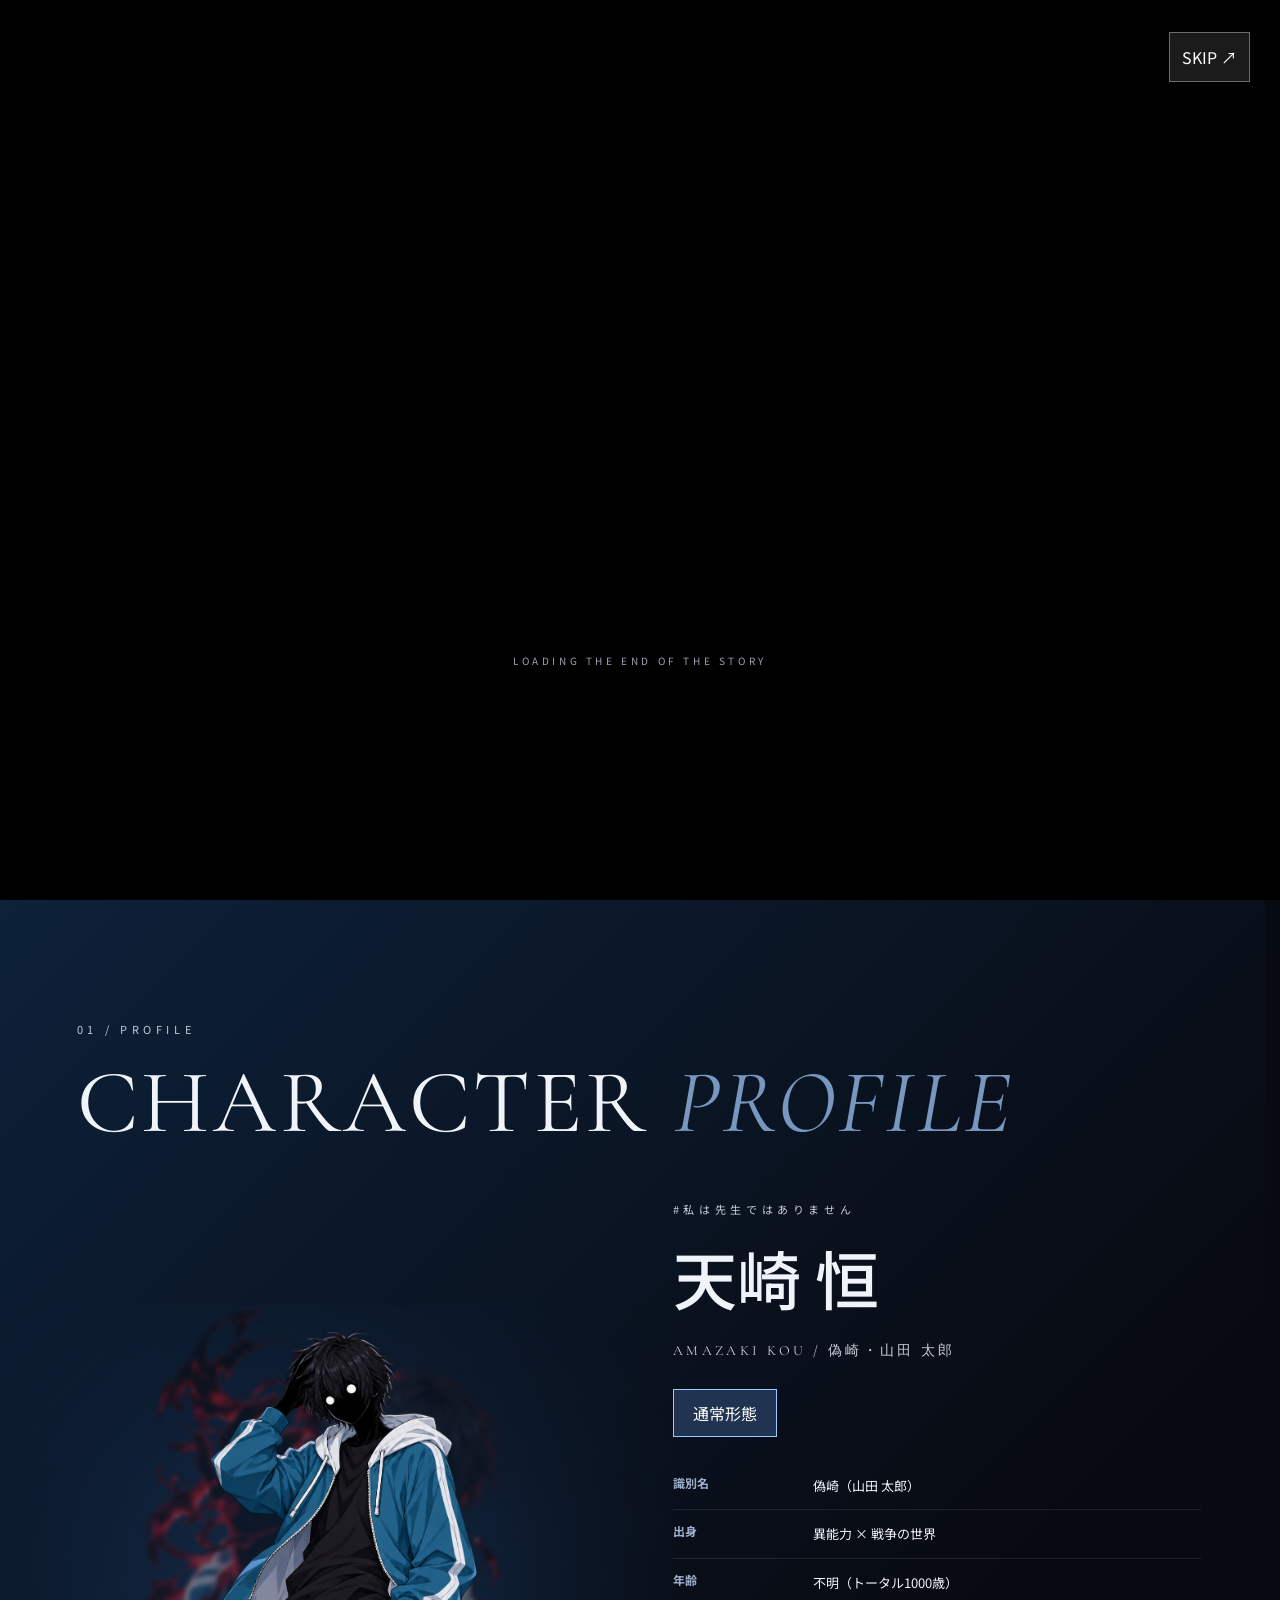
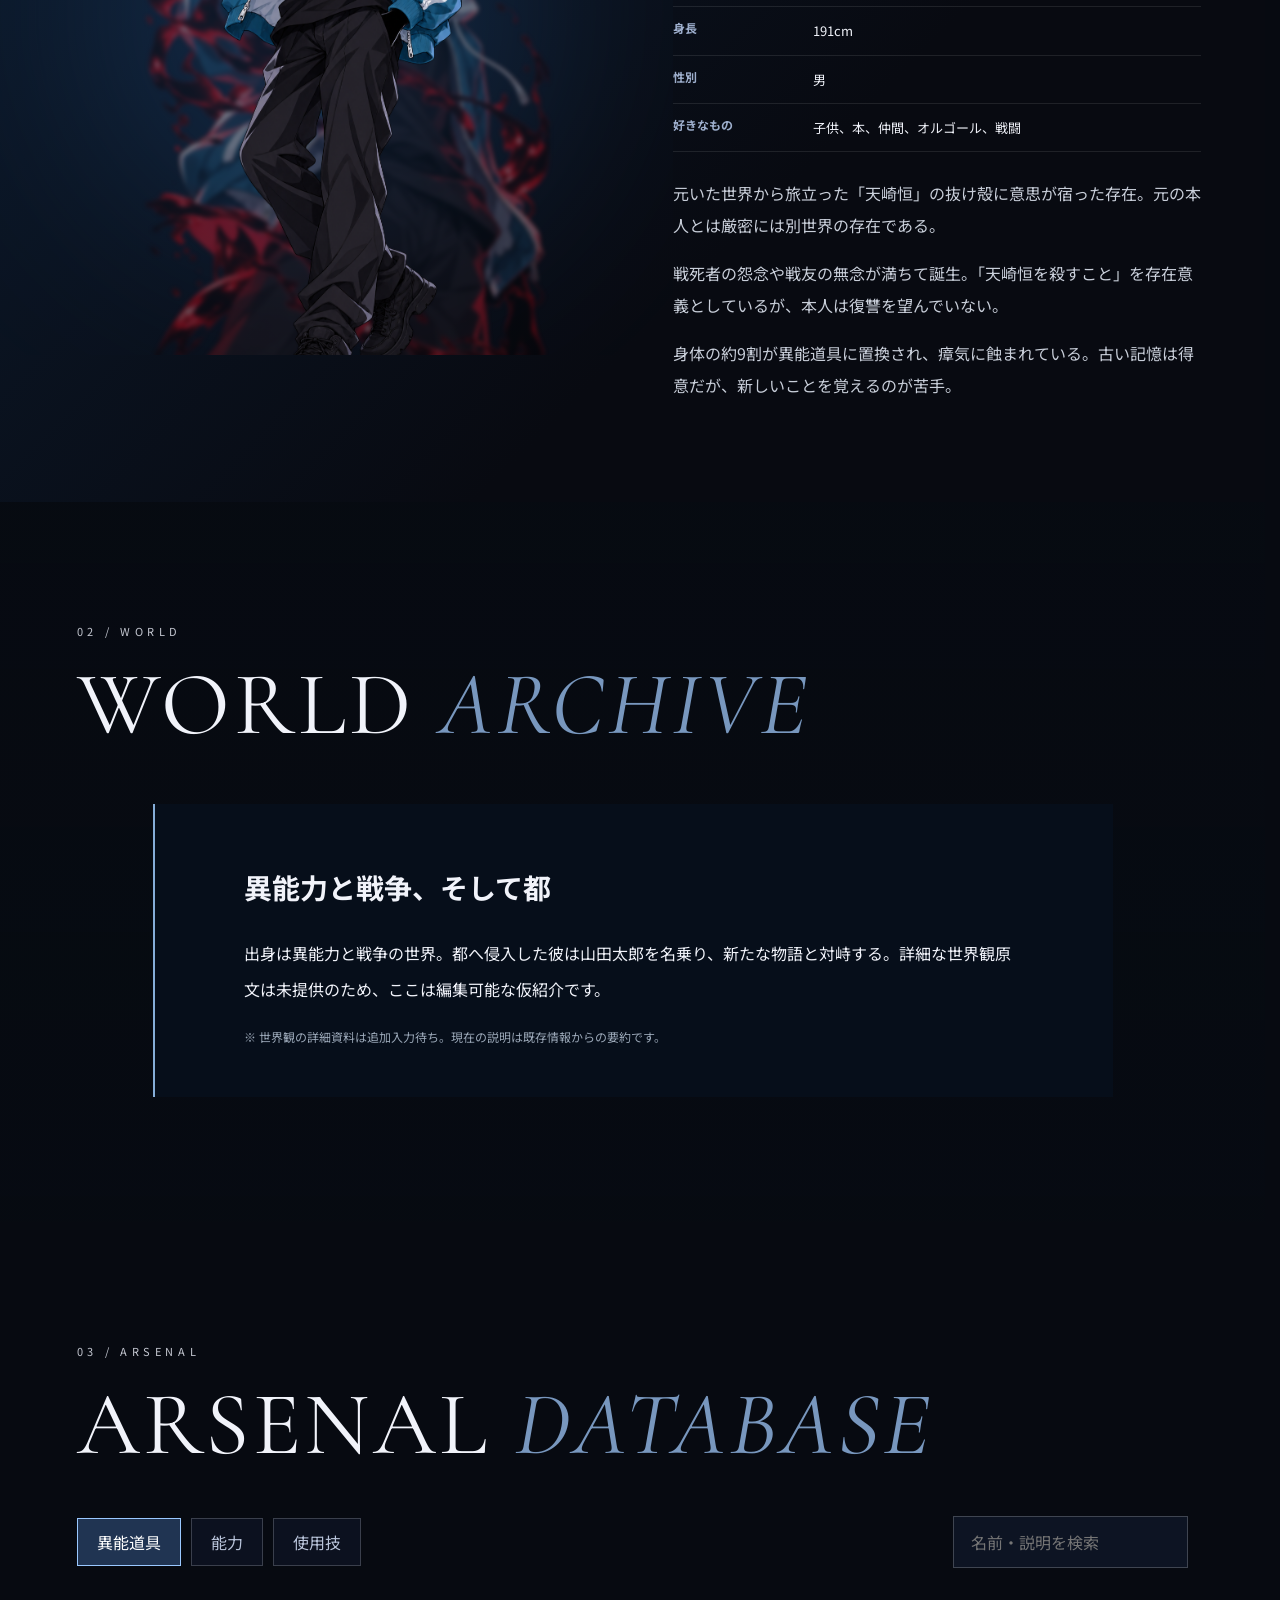
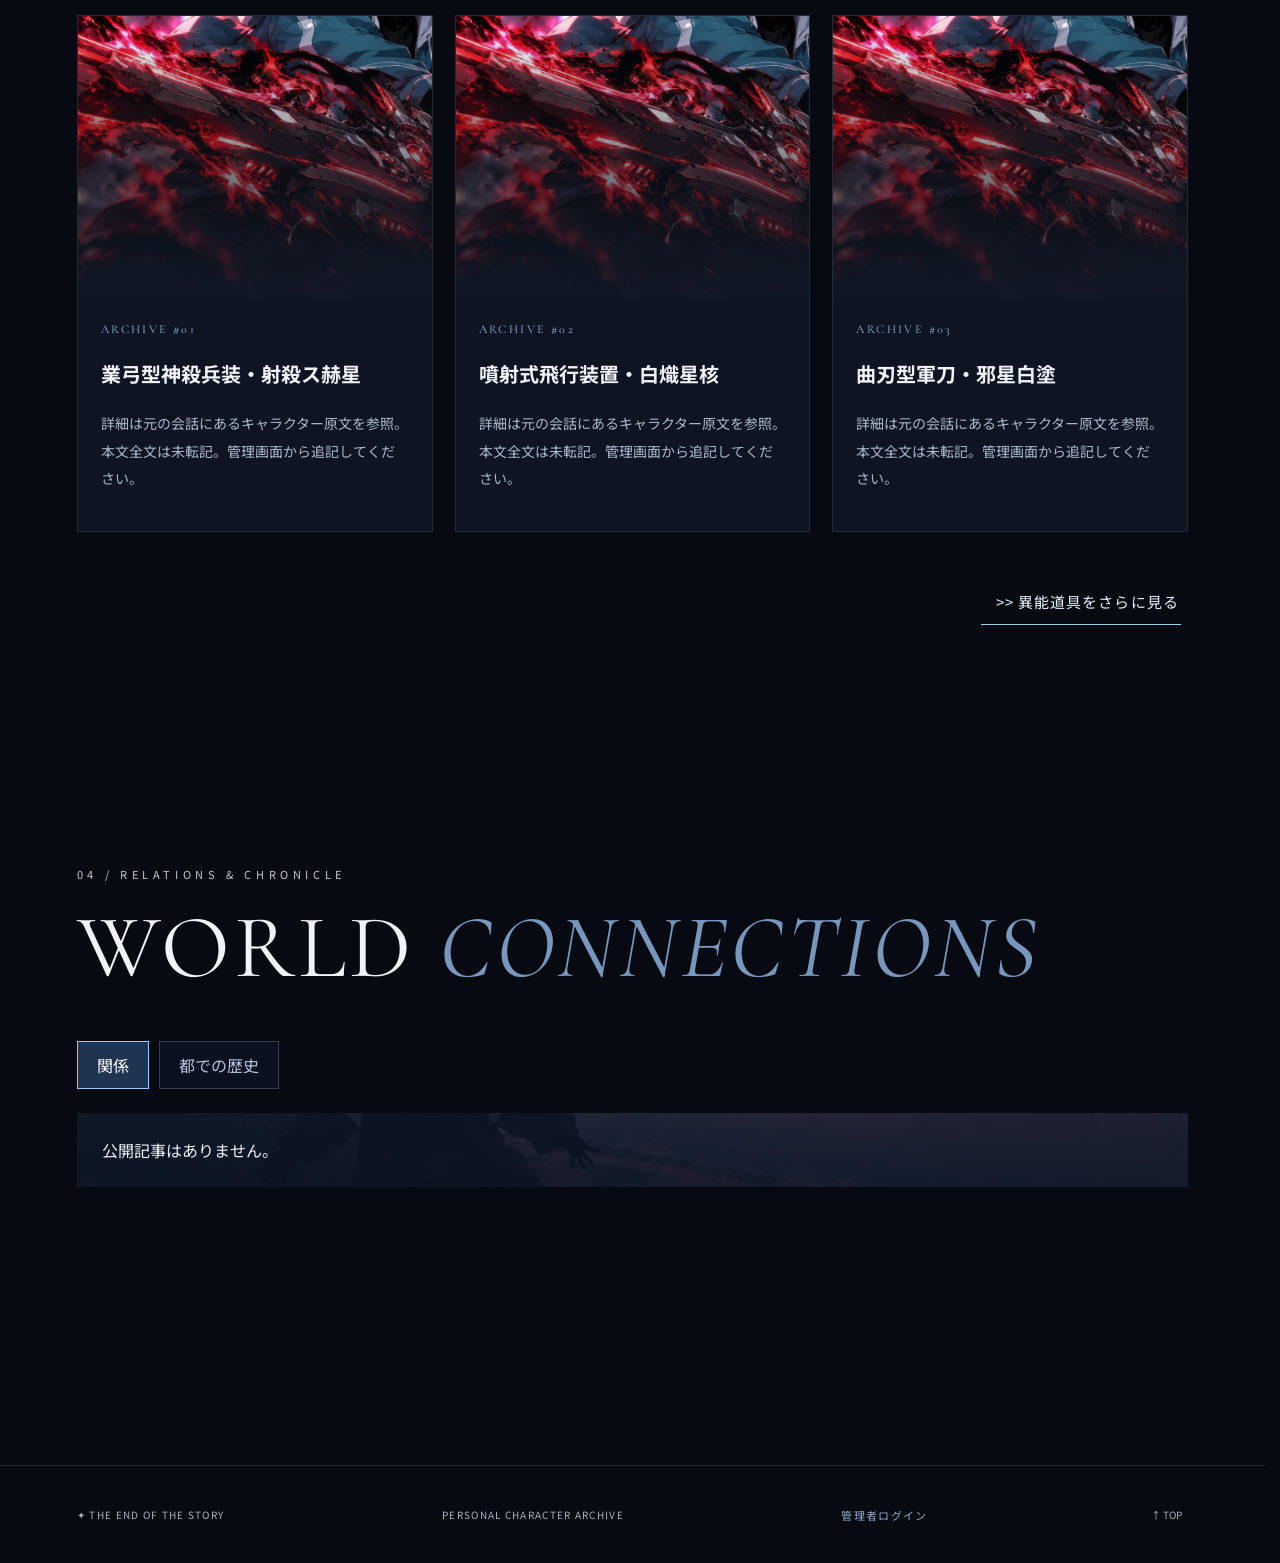
==== commit a558a5bc: "新実装" ====
--- a/index.html
+++ b/index.html
@@ -1,12 +1,21 @@
-<!doctype html><html lang="ja"><head><meta charset="utf-8"><meta name="viewport" content="width=device-width,initial-scale=1,viewport-fit=cover"><meta name="theme-color" content="#070a11"><meta name="description" content="物語之終幕 — 天崎 恒 / 偽崎 / 山田太郎 のキャラクターアーカイブ"><title>物語之終幕 | AMASAKI ARCHIVE</title><link rel="stylesheet" href="styles.css"></head><body>
+<!doctype html><html lang="ja"><head><meta charset="utf-8"><meta name="viewport" content="width=device-width,initial-scale=1,viewport-fit=cover"><meta name="theme-color" content="#070a11"><meta name="description" content="物語之終幕 — 天崎 恒 / 偽崎 / 山田太郎 のキャラクターアーカイブ"><title>物語之終幕 | AMAZAKI ARCHIVE</title>
+<meta property="og:type" content="website">
+<meta property="og:site_name" content="AMAZAKI ARCHIVE">
+<meta property="og:title" content="物語之終幕 | AMAZAKI ARCHIVE">
+<meta property="og:description" content="物語之終幕 — 天崎 恒 / 偽崎 / 山田太郎 のキャラクターアーカイブ">
+<meta property="og:url" content="https://amazaki-character-site.vercel.app/">
+<meta name="twitter:card" content="summary">
+<meta name="twitter:title" content="物語之終幕 | AMAZAKI ARCHIVE">
+<meta name="twitter:description" content="物語之終幕 — 天崎 恒 / 偽崎 / 山田太郎 のキャラクターアーカイブ">
+<link rel="stylesheet" href="styles.css"><link rel="stylesheet" href="awakening.css"></head><body>
 <div id="loader" class="loader" aria-label="読み込み中"><video id="loaderVideo" autoplay muted playsinline preload="auto"><source src="assets/loading.mp4" type="video/mp4"></video><button id="skipLoad" class="skip">SKIP ↗</button><p>LOADING THE END OF THE STORY</p></div>
 <header class="topbar"><button class="brand" id="home" aria-label="メインへ戻る">✦ <span>物語之終幕</span></button><span class="header-mid">AMAZAKI / ARCHIVE</span><button id="menuToggle" class="hamburger" aria-label="メニューを開く" aria-expanded="false"><span></span><span></span><span></span></button></header>
 <nav id="menu" class="menu" aria-label="メインメニュー" aria-hidden="true"><div class="menu-inner"><div class="menu-sign">✦<small>THE END OF THE STORY</small></div><div id="menuItems"></div><button id="menuAdmin" class="menu-admin" hidden aria-hidden="true" tabindex="-1">ローカル開発用エディタ（公開版では無効）</button></div></nav>
 <main><section id="main" class="hero section current"><div id="slideLayer" class="slide-layer"></div><div class="hero-fade"></div><div class="hero-content"><p class="eyebrow">A STORY OF THE END</p><h1>物語之終幕</h1><p class="en">THE END OF THE STORY</p><blockquote id="heroQuote">大切な物を守る為に、俺は〝終幕〟になる。</blockquote><div id="slideDots" class="dots" aria-label="スライド切替"></div><button id="explore" class="explore">SCROLL TO DISCOVER <span>⌄</span></button></div><button id="prev" class="slide-arrow prev" aria-label="前のスライド">‹</button><button id="next" class="slide-arrow next" aria-label="次のスライド">›</button></section>
-<section id="character" class="section character"><div class="section-heading"><p class="eyebrow">01 / PROFILE</p><h2>CHARACTER <em>PROFILE</em></h2></div><div class="portrait-stage"><div class="portrait-glow"></div><img id="profileDecoration" class="portrait-deco" src="assets/portrait-normal-effect.png" alt="" loading="lazy"><img id="profilePortrait" class="portrait" src="assets/portrait-normal.png" alt="天崎恒の立ち絵" loading="lazy"></div><div class="character-info"><p class="eyebrow">#私は先生ではありません</p><h3>天崎 恒</h3><p class="roman">AMAZAKI KOU / 偽崎・山田 太郎</p><div class="switcher"><button class="form-switch active" data-form="normal">通常形態</button><button class="form-switch" data-form="awakened">覚醒形態</button></div><div id="profileDetails"></div></div></section>
+<section id="character" class="section character"><div class="section-heading"><p class="eyebrow">01 / PROFILE</p><h2>CHARACTER <em>PROFILE</em></h2></div><div class="portrait-stage"><div class="portrait-glow"></div><img id="profileDecoration" class="portrait-deco" src="assets/portrait-normal-effect.png" alt="" loading="lazy"><img id="profilePortrait" class="portrait" src="assets/portrait-normal.png" alt="天崎恒の立ち絵" loading="lazy"></div><div class="character-info"><p class="eyebrow">#私は先生ではありません</p><h3>天崎 恒</h3><p class="roman">AMAZAKI KOU / 偽崎・山田 太郎</p><div class="switcher"><button class="form-switch active" data-form="normal">通常形態</button><button class="form-switch" data-form="awakened" hidden>覚醒形態</button></div><div id="profileDetails"></div></div></section>
 <section id="world" class="section world"><div class="section-heading"><p class="eyebrow">02 / WORLD</p><h2>WORLD <em>ARCHIVE</em></h2></div><div class="world-content"><h3 id="worldTitle"></h3><p id="worldBody"></p><p class="footnote">※ 世界観の詳細資料は追加入力待ち。現在の説明は既存情報からの要約です。</p></div></section>
 <section id="arsenal" class="section arsenal"><div class="section-heading"><p class="eyebrow">03 / ARSENAL</p><h2>ARSENAL <em>DATABASE</em></h2></div><div class="arsenal-tools"><div class="tabs"><button class="tab active" data-tab="equipment">異能道具</button><button class="tab" data-tab="abilities">能力</button><button class="tab" data-tab="techniques">使用技</button></div><input id="search" type="search" placeholder="名前・説明を検索" aria-label="記事を検索"></div><div id="arsenalCards" class="card-grid"></div></section>
 <section id="archive" class="section archive"><div class="section-heading"><p class="eyebrow">04 / RELATIONS & CHRONICLE</p><h2>WORLD <em>CONNECTIONS</em></h2></div><div class="tabs"><button class="archive-tab active" data-archive="relations">関係</button><button class="archive-tab" data-archive="history">都での歴史</button></div><div id="archiveContent" class="archive-content"></div></section></main>
 <footer><span>✦ THE END OF THE STORY</span><span>PERSONAL CHARACTER ARCHIVE</span><a href="admin.html" class="admin-footer-link" aria-label="管理者ログイン">管理者ログイン</a><button id="footerTop">↑ TOP</button></footer>
 <div id="editorOverlay" class="editor-overlay" aria-hidden="true"><div class="editor"><header><h2>LOCAL EDITOR <small>試作版</small></h2><button id="closeEditor" aria-label="閉じる">✕</button></header><p class="warning">この画面はローカル試作用です。パスワード認証・公開DB保存は未実装です。編集内容はこのブラウザだけに保存され、他の閲覧者には反映されません。公開用の本番管理画面としては使用しないでください。</p><p>変更先の項目</p><select id="editCollection"><option value="equipment">異能道具</option><option value="abilities">能力</option><option value="techniques">使用技</option><option value="relations">関係</option><option value="history">都での歴史</option></select><select id="editItem"></select><label>名称<input id="editTitle" type="text"></label><label>本文（試作版ではプレーンテキスト）<textarea id="editBody" rows="8"></textarea></label><div class="editor-actions"><button id="saveItem">端末に保存</button><button id="addItem">項目を追加</button><button id="deleteItem">選択項目を削除</button></div><hr><h3>バックアップ</h3><p class="footnote">文章・項目データをJSON形式で退避します。画像・動画の実体は含みません。画像はこのZIP内のassets/を保管してください。</p><div class="editor-actions"><button id="downloadBackup">JSONを書き出す</button><button id="copyBackup">JSONをコピー</button><button id="resetData">初期データに戻す</button></div><label>バックアップJSONを貼り付けて復元<textarea id="restoreText" rows="4" placeholder="バックアップJSONを貼り付け"></textarea></label><button id="restoreBackup">確認して復元</button><p id="editorStatus" role="status" aria-live="polite"></p></div></div>
-<script src="supabase-config.js" defer></script><script src="safe-html.js" defer></script><script src="app.js" defer></script></body></html>+<script src="supabase-config.js" defer></script><script src="safe-html.js" defer></script><script src="awakening-state.js" defer></script><script src="awakening-fx.js" defer></script><script src="app.js" defer></script></body></html>
--- a/styles.css
+++ b/styles.css
@@ -9,3 +9,74 @@
 /* v1.4 editable world / relationships / chronicle, same rendering for unsaved preview */
 .world-entry-extra{border-bottom:1px solid #7194b530;padding:16px 0 25px}.world-entry-extra:last-child{border-bottom:0}.world-entry-extra h3{font-size:clamp(22px,3vw,34px)}.world-cover,.archive-card-media{aspect-ratio:16/9;background-size:cover;background-position:center;margin:12px 0 28px;border:1px solid #8ea4ca50}
 .archive-rich-card{margin:20px 0 38px}.archive-rich-card h3{font-size:23px}.archive-rich-card .entry-rich{color:#c3cad9;line-height:2}.archive-rich-card .entry-rich p{white-space:pre-wrap}.entry-rich{overflow-wrap:anywhere;line-height:1.9}.entry-rich p{white-space:pre-wrap}.entry-rich h2,.entry-rich h3{margin:1em 0 .5em}.entry-rich ul,.entry-rich ol{padding-left:1.6em}.entry-rich hr{margin:25px 0;border:0;border-top:1px solid #7194b5}
+
+/* v1.5 overview: short cards, safe full-screen reading and section link outside cards */
+.menu-sub a{color:#d5e4fa;border:1px solid #ffffff28;background:#ffffff07;padding:9px 14px;text-decoration:none;display:inline-block}
+.menu-sub a:hover,.section-more-link:hover,.entry-read-more:hover{color:#fff;border-color:#a4cdf7}
+.menu-link{text-decoration:none}
+.entry-digest{color:#becbdb;line-height:1.95;white-space:pre-wrap;overflow-wrap:anywhere}
+.entry-text .entry-digest{font-size:14px;line-height:1.95}
+.entry-read-more{display:block;max-width:100%;margin:23px 0 0 auto;padding:10px 0 8px 18px;border:0;border-bottom:1px solid #92bce4;background:transparent;color:#edf3ff;font-size:15px;font-weight:650;letter-spacing:.12em;cursor:pointer;text-align:right}
+.section-more{display:flex;justify-content:flex-end;max-width:1250px;padding:0 6vw;margin:22px auto 0}
+.section-more[hidden]{display:none}
+.section-more-link{color:#e6f2ff;font-size:15px;letter-spacing:.07em;padding:12px 2px 12px 15px;text-decoration:none;border-bottom:1px solid #aacdec;transition:color .2s}
+.world-digest-more .entry-digest{font-size:15px}
+.world-digest-row:not(:last-child){border-bottom:1px solid #ffffff27;padding-bottom:30px;margin-bottom:35px}
+.world-cover{width:100%;aspect-ratio:16/9;background-size:cover;background-position:center;margin-bottom:24px}
+.entry-detail-dialog{position:fixed;inset:0;margin:auto;width:min(920px,95vw);max-width:95vw;max-height:92dvh;overflow:auto;color:#e6eef9;border:1px solid #6c91b2;background:#0c1421;box-shadow:0 25px 120px #000b;padding:0}
+.entry-detail-dialog::backdrop{background:#000d;backdrop-filter:blur(7px)}
+.entry-dialog-inner{padding:32px clamp(20px,5vw,60px) 60px;line-height:2;overflow-wrap:anywhere}
+.entry-dialog-inner h2{font-size:clamp(23px,3.2vw,36px);line-height:1.55;margin:15px 0 26px}
+.entry-dialog-eyebrow{color:#8ebbe5;letter-spacing:.16em;font-size:12px}
+.entry-dialog-image{width:100%;height:auto;max-height:46vh;object-fit:contain;background:#070b12;display:block}
+.entry-modal-close{position:sticky;top:8px;left:100%;display:block;z-index:2;padding:9px 15px;margin:12px 12px 0 auto;background:#14233a;border:1px solid #ffffff48;color:white;cursor:pointer}
+.entry-dialog-inner .entry-rich{font-size:16px;line-height:2.1;white-space:normal}
+.entry-dialog-inner .entry-rich p{font-size:inherit;line-height:inherit;white-space:normal;color:#d5dfed}
+@media(max-width:760px){.section-more{padding:0 7vw}.entry-detail-dialog{max-width:100vw;width:100vw;max-height:96dvh;bottom:0}.entry-dialog-inner{padding-bottom:60px}.section-more-link{font-size:14px}}
+
+
+/* AMAZAKI ARCHIVE v1.5.2 — desktop menu layout stability.
+   Scope: desktop menus only. No content, admin, Supabase or mobile changes. */
+@media (min-width: 761px) {
+  /* Retain the page's scrollbar width while the body is locked. */
+  html { scrollbar-gutter: stable; }
+  /* Reserve the same width whether closed or with expanded submenus. */
+  .menu {
+    scrollbar-gutter: stable both-edges;
+    overflow-y: auto;
+    overflow-x: hidden;
+    overflow-anchor: none;
+    background: #08090f;
+  }
+  .menu-inner { width: 100%; }
+}
+
+/* On desktop/tablet, expanded submenu actions sit inside their own row.
+   This avoids pushing later navigation items down. Tablet/mobile unchanged. */
+@media (min-width: 761px) {
+  .menu-group { position: relative; }
+  .menu-group > .menu-sub {
+    position: absolute;
+    top: 50%; right: 46px;
+    transform: translateY(-50%);
+    z-index: 2;
+    padding: 0;
+    gap: 5px;
+    flex-wrap: nowrap;
+  }
+  .menu-group > .menu-sub a,
+  .menu-group > .menu-sub button {
+    font-size: 12px;
+    line-height: 1.4;
+    white-space: nowrap;
+    padding: 7px 10px;
+    background: #172030;
+  }
+}
+/* Short desktop viewports: fit full menu without pushing content offscreen. */
+@media (min-width: 761px) and (max-height: 700px) {
+  .menu-inner {padding-top: 88px; padding-bottom: 16px;}
+  .menu-sign {font-size: 34px; margin-bottom: 10px;}
+  .menu-link {font-size: clamp(25px, 5vh, 34px); padding: 9px 0;}
+  .menu-sub {padding-bottom: 8px;}
+}
--- a/awakening.css
+++ b/awakening.css
@@ -0,0 +1,45 @@
+/* Cosmic-horror awakening, isolated from existing site layout */
+[hidden]{display:none!important}
+body.reject-in-progress{overflow:hidden}
+body.awakened-theme .character{background:linear-gradient(130deg,#220a16,#0a1830 53%,#07090f)}
+body.awakened-theme .portrait-glow{background:radial-gradient(circle,#a61b42 5%,#2352af 54%,transparent 75%);opacity:.52;filter:blur(75px)}
+body.awakened-theme .character .eyebrow{color:#f39ab2}
+body.awakened-theme .form-switch.active{background:#3c1a37;border-color:#d77da6}
+.reject-sequence{position:fixed;inset:0;z-index:95;overflow:hidden;isolation:isolate;display:grid;place-items:center;background:#020307;color:#f6e8ee;opacity:0;transition:opacity .35s ease;font-family:'Noto Sans JP',sans-serif}
+.reject-sequence.is-live{opacity:1}
+.reject-sequence::before{content:'';position:absolute;inset:-20%;pointer-events:none;opacity:.6;background:radial-gradient(ellipse at 30% 45%,#a41b3c52,transparent 52%),radial-gradient(ellipse at 70% 65%,#1e559a59,transparent 48%);animation:reject-breathe 2.5s ease-in-out infinite alternate}
+.reject-sequence::after{content:'';position:absolute;inset:0;z-index:7;pointer-events:none;opacity:.23;background:repeating-linear-gradient(0deg,transparent 0 3px,#a6bbd913 4px 5px);mix-blend-mode:screen}
+.reject-particles{position:absolute;inset:0;width:100%;height:100%;z-index:3;pointer-events:none}
+.reject-vortex{position:absolute;width:min(125vw,1150px);aspect-ratio:1;border-radius:50%;border:1px solid #ee335522;box-shadow:inset 0 0 110px #bb104331,0 0 170px #2749ad1a;transform:scale(.3) rotate(-35deg);opacity:0;transition:transform 2.2s cubic-bezier(.08,.7,.15,1),opacity .7s;filter:drop-shadow(0 0 32px #d3254577)}
+.reject-vortex::after{content:'';position:absolute;inset:10%;border-radius:50%;border:1px dashed #7ca9ff45;transform:rotate(18deg);animation:reject-turn 12s linear infinite}
+.reject-sequence.fracture .reject-vortex{opacity:1;transform:scale(1) rotate(30deg)}
+.reject-rune-wheel{position:absolute;z-index:4;top:16%;left:50%;transform:translateX(-50%) rotate(-15deg);white-space:nowrap;color:#cba5bf;letter-spacing:1.2em;font-size:clamp(15px,2vw,28px);opacity:0;transition:opacity .5s;text-shadow:0 0 18px #d82e54}
+.reject-sequence.fracture .reject-rune-wheel{opacity:.65;animation:reject-symbol-drift 3.2s linear infinite}
+.reject-seal{position:absolute;z-index:2;width:min(66vmin,530px);aspect-ratio:1;border:2px solid #f92b564c;border-radius:50%;box-shadow:0 0 90px #e52f4b35,inset 0 0 50px #357bf737;transform:scale(.1);opacity:0;transition:transform .85s cubic-bezier(.2,.9,.1,1),opacity .45s}
+.reject-seal::before,.reject-seal::after{content:'';position:absolute;inset:14%;border:1px solid #80a8ff78;transform:rotate(45deg)}
+.reject-seal::after{inset:25%;border-color:#cf284c88;transform:rotate(0deg)}
+.reject-sequence.unsealed .reject-seal{opacity:.85;transform:scale(1.05)}
+.reject-portrait{position:absolute;inset:4% 0 0;z-index:3;display:grid;place-items:center;opacity:0;transform:scale(.8) translateY(8%);filter:brightness(.45) contrast(1.8) saturate(1.2) drop-shadow(0 0 42px #e5245d);transition:opacity .75s,transform 1s,filter .8s}
+.reject-portrait img{height:min(75vh,850px);max-width:90vw;object-fit:contain;opacity:.8}
+.reject-sequence.revealed .reject-portrait{opacity:.8;transform:scale(1) translateY(0);filter:brightness(.8) contrast(1.25) drop-shadow(0 0 65px #e53663)}
+.reject-veil{position:absolute;inset:0;z-index:5;background:radial-gradient(ellipse at center,#070b17a9 1%,#010205eb 72%);pointer-events:none;transition:opacity .6s}
+.reject-sequence.revealed .reject-veil{opacity:.6}
+.reject-titles{position:relative;z-index:6;text-align:center;padding:16px;max-width:96vw;transform:translateY(15px);opacity:0;transition:transform .7s,opacity .5s;text-shadow:0 0 20px #000,0 3px 12px #000}
+.reject-sequence.unsealed .reject-titles{opacity:1;transform:translateY(0)}
+.reject-counter{font:clamp(9px,1vw,12px) monospace;color:#dd849b;letter-spacing:.27em;margin-bottom:14px}
+.reject-en{font:normal clamp(46px,11vw,150px)/1.1 'Cormorant Garamond',serif;letter-spacing:.14em;margin:0;position:relative;color:#f8e5ed;text-shadow:0 0 38px #9c254d}
+.reject-en::after{content:attr(data-title);position:absolute;inset:0;color:#85b7ff;clip-path:inset(32% 0 54% 0);opacity:0;transform:translateX(0)}
+.reject-sequence.fracture .reject-en::after{opacity:.75;animation:reject-glitch .35s steps(2,end) 5}
+.reject-jp{font-size:clamp(15px,2.2vw,23px);letter-spacing:.17em;color:#c9d7ee;margin:26px 0 12px;line-height:1.8}
+.reject-jp ruby{ruby-align:center;white-space:nowrap}
+.reject-jp rt{font-size:.52em;line-height:1.2;letter-spacing:.18em;color:#f2adbd;font-weight:500;text-shadow:0 0 14px #d42c5d77}
+.reject-skip{position:absolute;top:max(22px,env(safe-area-inset-top));right:max(20px,env(safe-area-inset-right));z-index:12;background:#080e17a6;color:#f7dbe5;border:1px solid #e5b2c15e;padding:10px 15px;letter-spacing:.13em;cursor:pointer}
+.reject-skip:focus-visible{outline:2px solid #a8d1ff;outline-offset:3px}
+.reject-sequence.finishing{opacity:0;pointer-events:none;transition:opacity .25s}
+.visually-hidden{position:absolute!important;width:1px;height:1px;padding:0;margin:-1px;overflow:hidden;clip:rect(0,0,0,0);white-space:nowrap;border:0}
+@keyframes reject-glitch{0%,100%{transform:translateX(0)}30%{transform:translateX(-10px)}70%{transform:translateX(8px)}}
+@keyframes reject-turn{to{transform:rotate(378deg)}}
+@keyframes reject-symbol-drift{50%{filter:blur(1.4px);letter-spacing:1.5em}}
+@keyframes reject-breathe{to{transform:scale(1.16) rotate(4deg);opacity:.95}}
+@media(max-width:760px){.reject-rune-wheel{letter-spacing:.45em;top:24%;font-size:12px}.reject-en{font-size:clamp(40px,13vw,77px);letter-spacing:.065em}.reject-jp rt{letter-spacing:.12em}.reject-jp{letter-spacing:.15em}}
+@media(prefers-reduced-motion:reduce){.reject-sequence *{animation:none!important;transition-duration:.01ms!important}.reject-particles{display:none}}
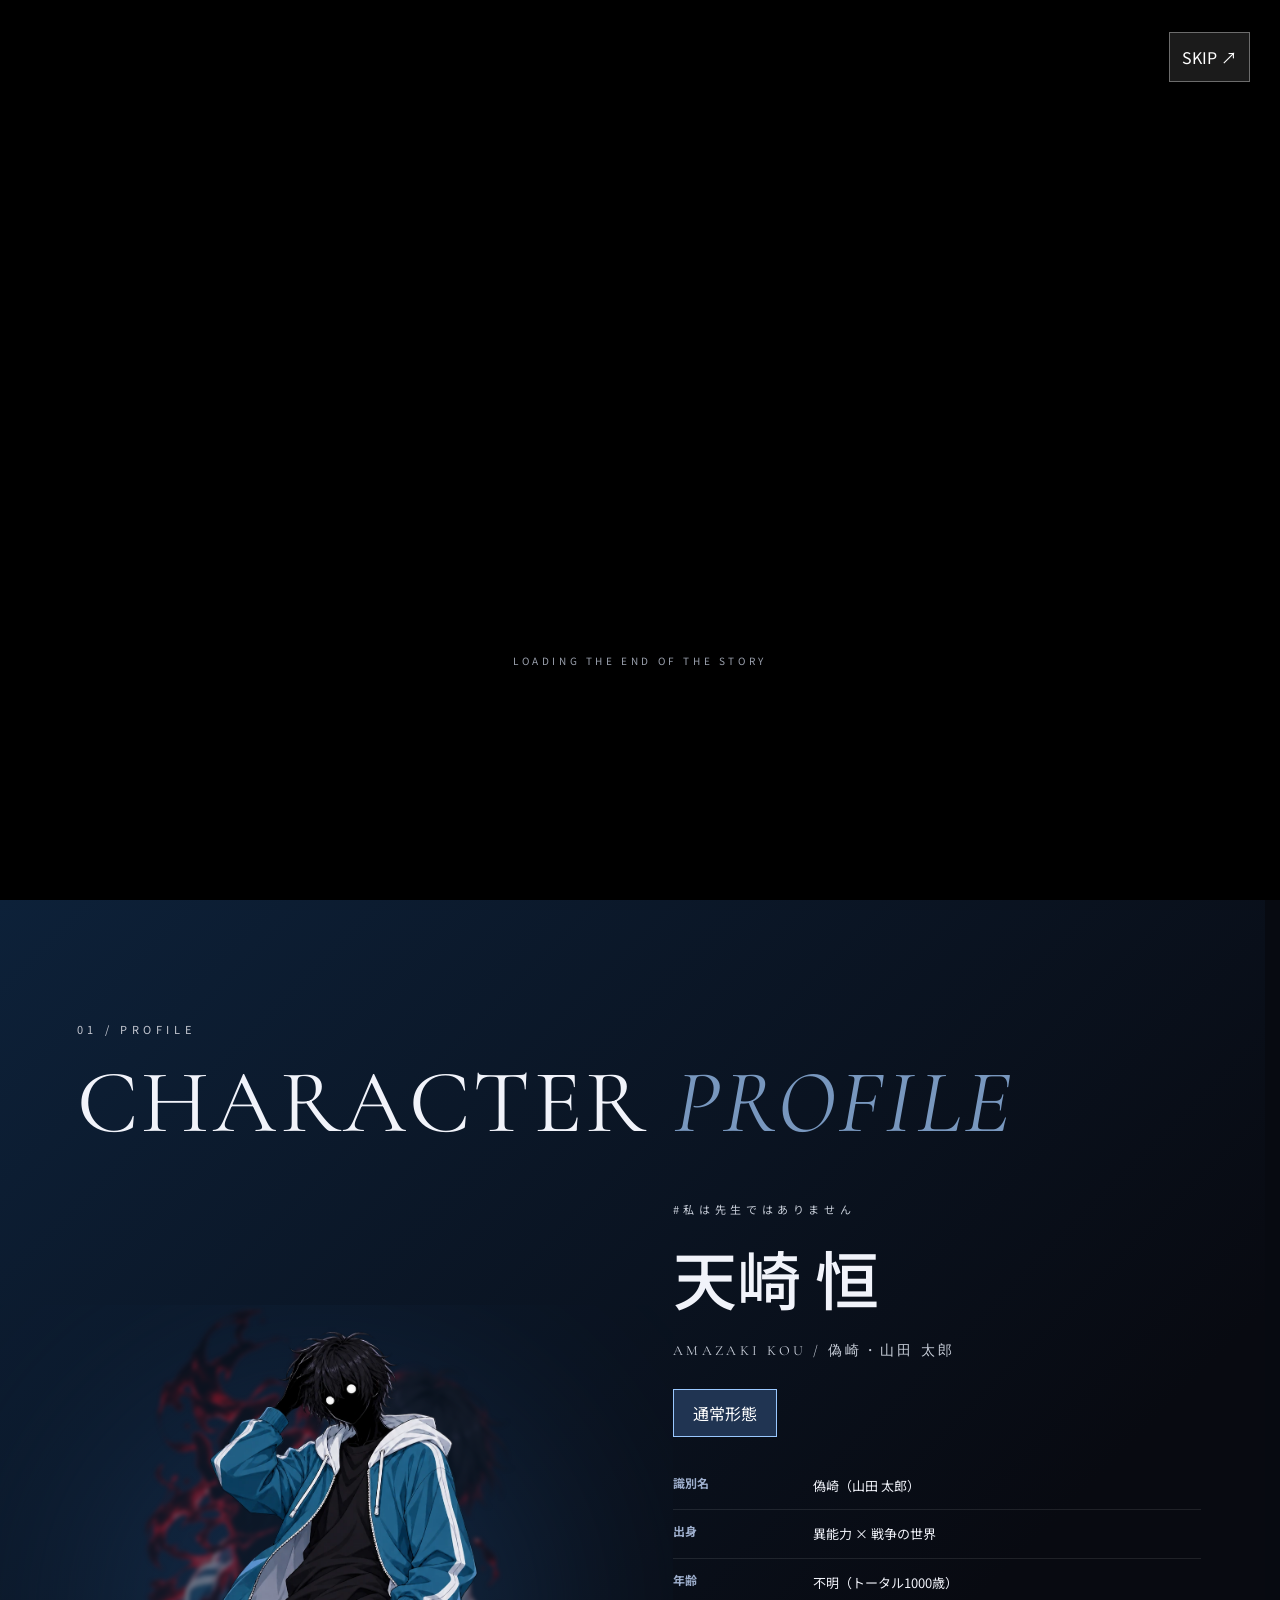
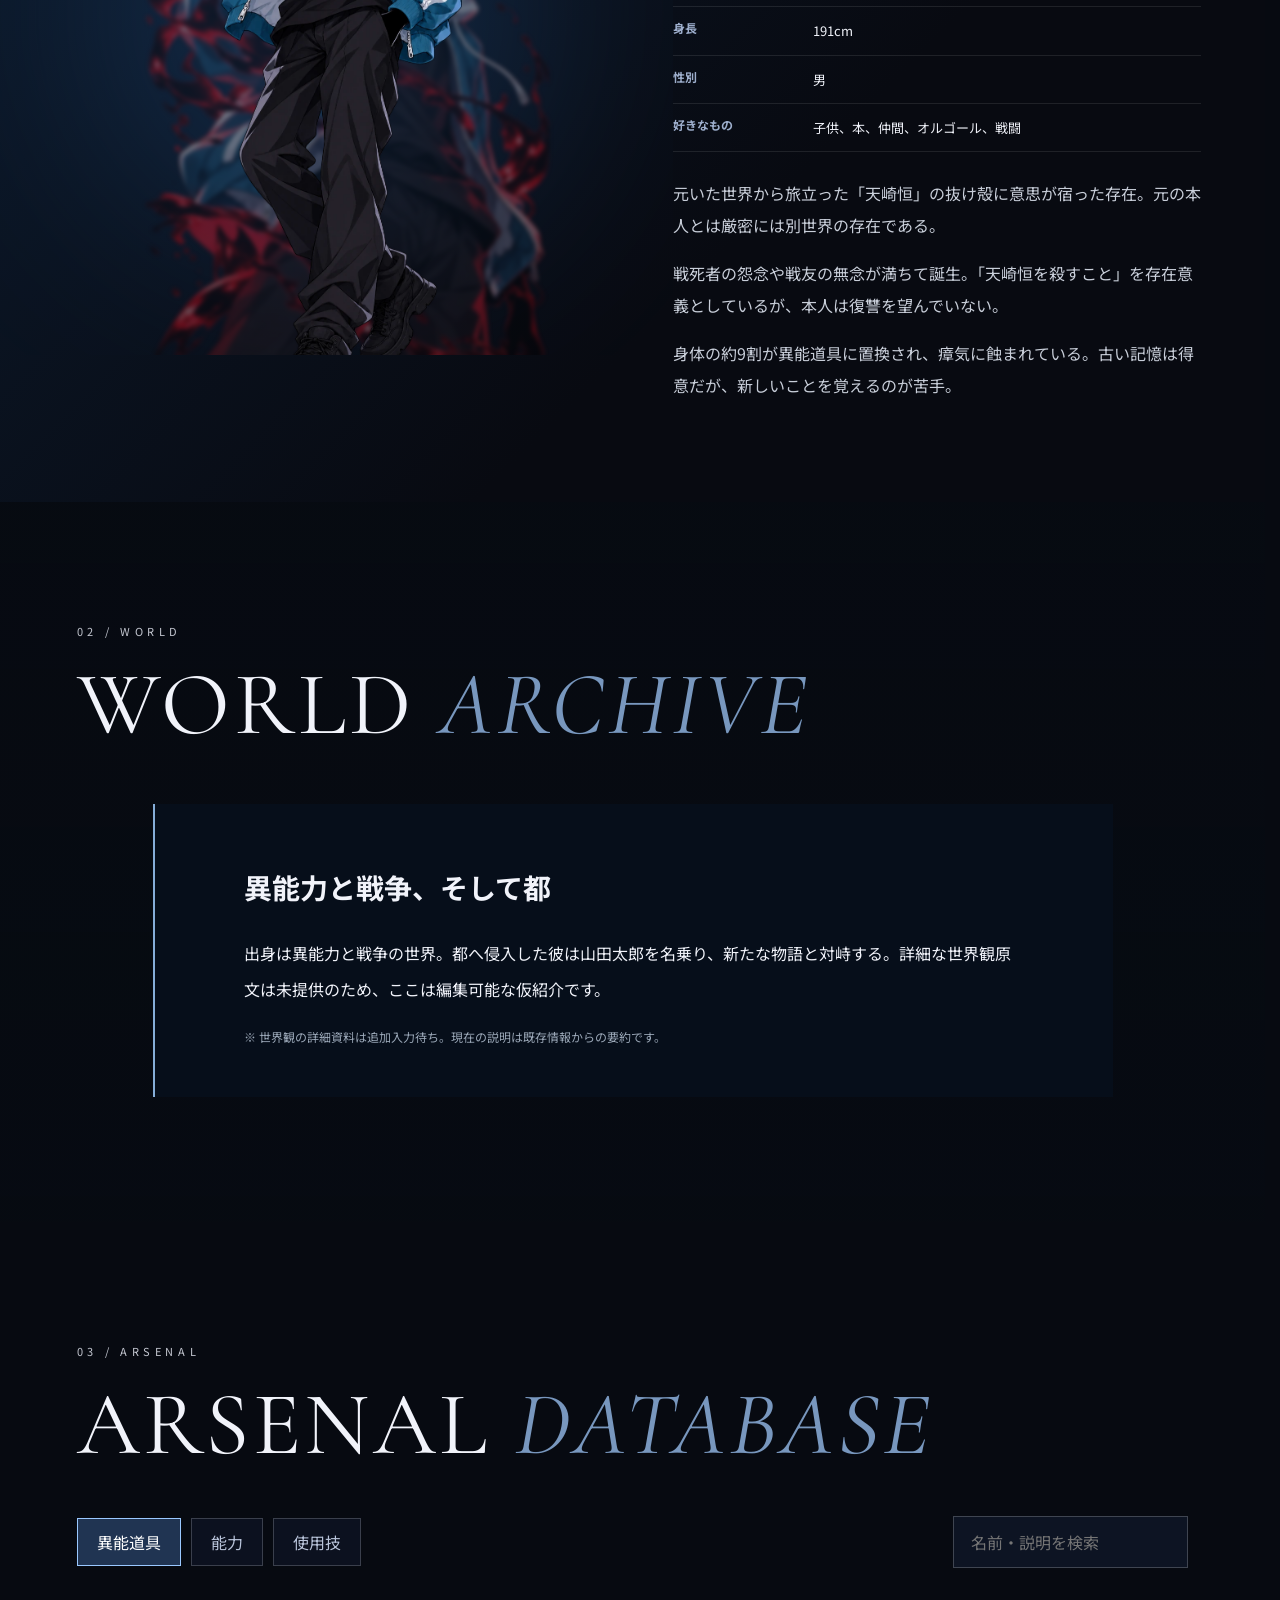
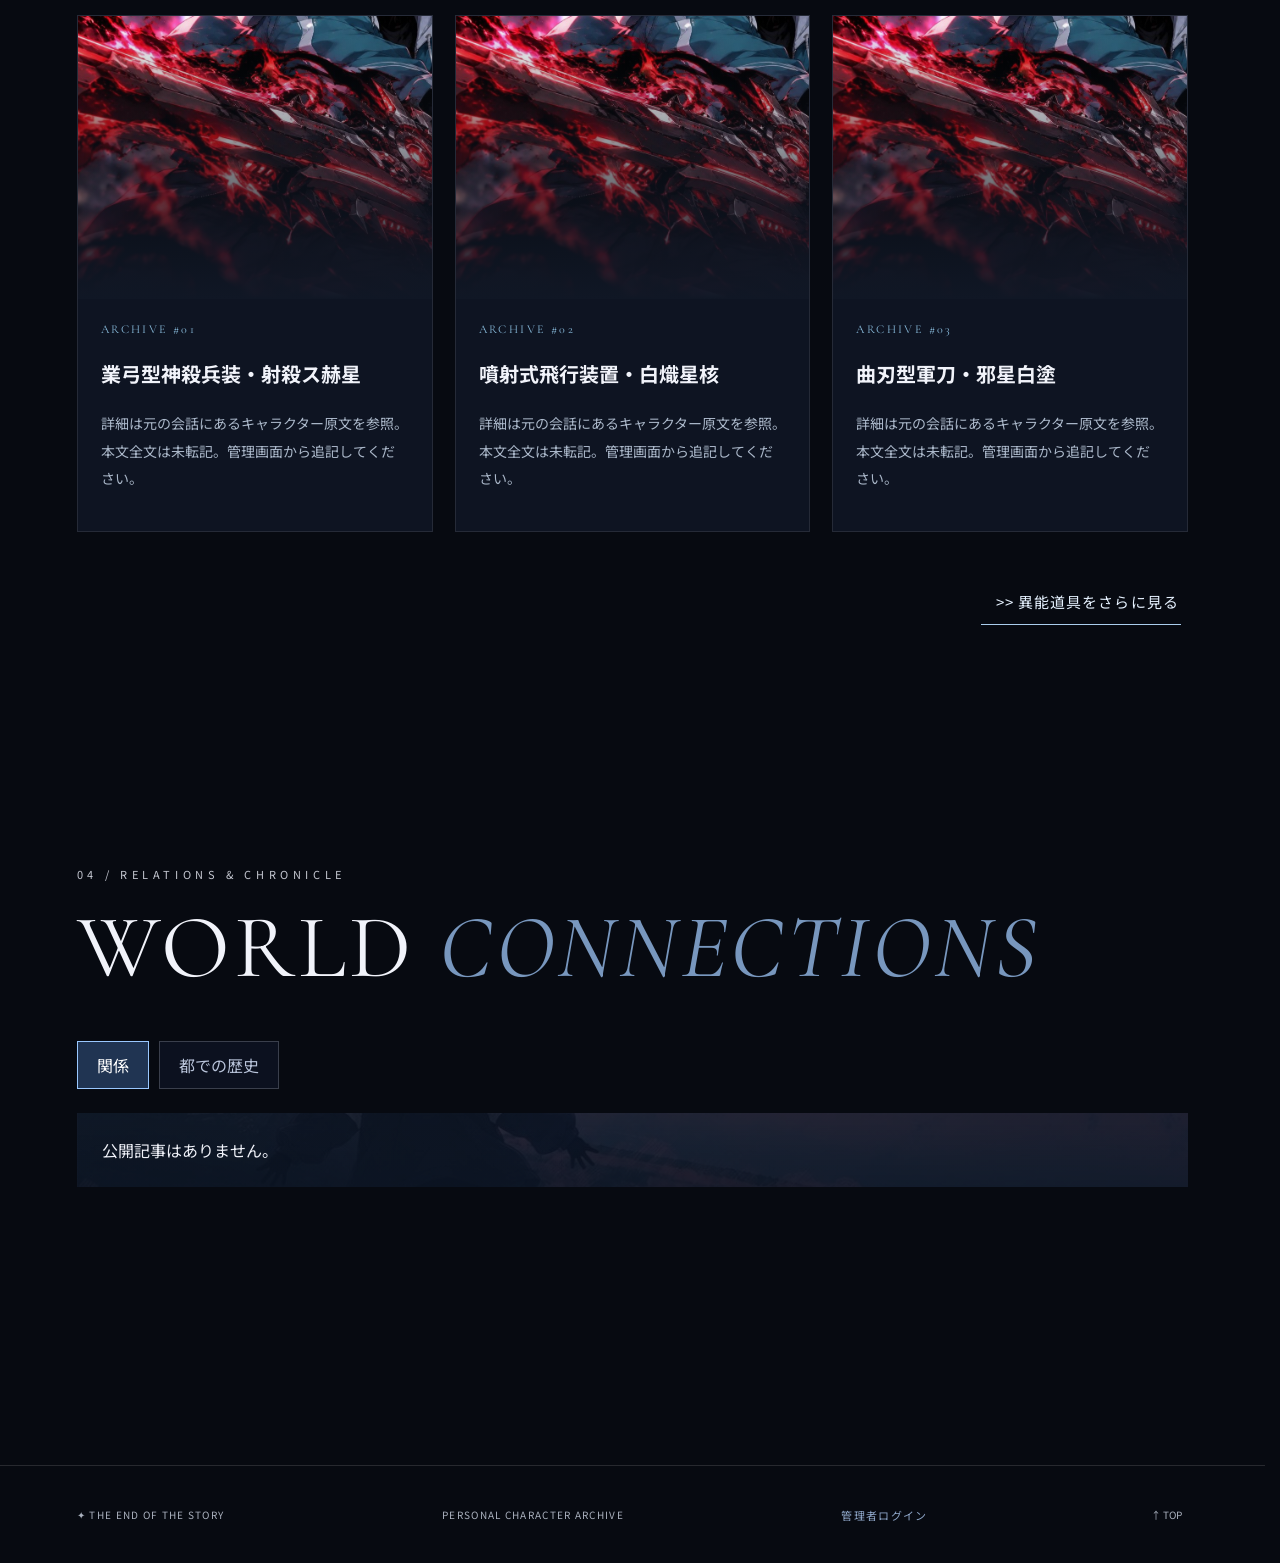
==== commit 6d26469b: "軽量化" ====
--- a/index.html
+++ b/index.html
@@ -7,15 +7,15 @@
 <meta name="twitter:card" content="summary">
 <meta name="twitter:title" content="物語之終幕 | AMAZAKI ARCHIVE">
 <meta name="twitter:description" content="物語之終幕 — 天崎 恒 / 偽崎 / 山田太郎 のキャラクターアーカイブ">
-<link rel="stylesheet" href="styles.css"><link rel="stylesheet" href="awakening.css"></head><body>
+<link rel="preload" as="image" href="assets/slide-1.webp"><link rel="stylesheet" href="styles.css"><link rel="stylesheet" href="awakening.css"><link rel="stylesheet" href="entry-reveal.css"></head><body>
 <div id="loader" class="loader" aria-label="読み込み中"><video id="loaderVideo" autoplay muted playsinline preload="auto"><source src="assets/loading.mp4" type="video/mp4"></video><button id="skipLoad" class="skip">SKIP ↗</button><p>LOADING THE END OF THE STORY</p></div>
 <header class="topbar"><button class="brand" id="home" aria-label="メインへ戻る">✦ <span>物語之終幕</span></button><span class="header-mid">AMAZAKI / ARCHIVE</span><button id="menuToggle" class="hamburger" aria-label="メニューを開く" aria-expanded="false"><span></span><span></span><span></span></button></header>
 <nav id="menu" class="menu" aria-label="メインメニュー" aria-hidden="true"><div class="menu-inner"><div class="menu-sign">✦<small>THE END OF THE STORY</small></div><div id="menuItems"></div><button id="menuAdmin" class="menu-admin" hidden aria-hidden="true" tabindex="-1">ローカル開発用エディタ（公開版では無効）</button></div></nav>
 <main><section id="main" class="hero section current"><div id="slideLayer" class="slide-layer"></div><div class="hero-fade"></div><div class="hero-content"><p class="eyebrow">A STORY OF THE END</p><h1>物語之終幕</h1><p class="en">THE END OF THE STORY</p><blockquote id="heroQuote">大切な物を守る為に、俺は〝終幕〟になる。</blockquote><div id="slideDots" class="dots" aria-label="スライド切替"></div><button id="explore" class="explore">SCROLL TO DISCOVER <span>⌄</span></button></div><button id="prev" class="slide-arrow prev" aria-label="前のスライド">‹</button><button id="next" class="slide-arrow next" aria-label="次のスライド">›</button></section>
-<section id="character" class="section character"><div class="section-heading"><p class="eyebrow">01 / PROFILE</p><h2>CHARACTER <em>PROFILE</em></h2></div><div class="portrait-stage"><div class="portrait-glow"></div><img id="profileDecoration" class="portrait-deco" src="assets/portrait-normal-effect.png" alt="" loading="lazy"><img id="profilePortrait" class="portrait" src="assets/portrait-normal.png" alt="天崎恒の立ち絵" loading="lazy"></div><div class="character-info"><p class="eyebrow">#私は先生ではありません</p><h3>天崎 恒</h3><p class="roman">AMAZAKI KOU / 偽崎・山田 太郎</p><div class="switcher"><button class="form-switch active" data-form="normal">通常形態</button><button class="form-switch" data-form="awakened" hidden>覚醒形態</button></div><div id="profileDetails"></div></div></section>
+<section id="character" class="section character"><div class="section-heading"><p class="eyebrow">01 / PROFILE</p><h2>CHARACTER <em>PROFILE</em></h2></div><div class="portrait-stage"><div class="portrait-glow"></div><img id="profileDecoration" class="portrait-deco" src="assets/portrait-normal-effect.webp" alt="" loading="lazy"><img id="profilePortrait" class="portrait" src="assets/portrait-normal.webp" alt="天崎恒の立ち絵" loading="lazy"></div><div class="character-info"><p class="eyebrow">#私は先生ではありません</p><h3>天崎 恒</h3><p class="roman">AMAZAKI KOU / 偽崎・山田 太郎</p><div class="switcher"><button class="form-switch active" data-form="normal">通常形態</button><button class="form-switch" data-form="awakened" hidden>覚醒形態</button></div><div id="profileDetails"></div></div></section>
 <section id="world" class="section world"><div class="section-heading"><p class="eyebrow">02 / WORLD</p><h2>WORLD <em>ARCHIVE</em></h2></div><div class="world-content"><h3 id="worldTitle"></h3><p id="worldBody"></p><p class="footnote">※ 世界観の詳細資料は追加入力待ち。現在の説明は既存情報からの要約です。</p></div></section>
 <section id="arsenal" class="section arsenal"><div class="section-heading"><p class="eyebrow">03 / ARSENAL</p><h2>ARSENAL <em>DATABASE</em></h2></div><div class="arsenal-tools"><div class="tabs"><button class="tab active" data-tab="equipment">異能道具</button><button class="tab" data-tab="abilities">能力</button><button class="tab" data-tab="techniques">使用技</button></div><input id="search" type="search" placeholder="名前・説明を検索" aria-label="記事を検索"></div><div id="arsenalCards" class="card-grid"></div></section>
 <section id="archive" class="section archive"><div class="section-heading"><p class="eyebrow">04 / RELATIONS & CHRONICLE</p><h2>WORLD <em>CONNECTIONS</em></h2></div><div class="tabs"><button class="archive-tab active" data-archive="relations">関係</button><button class="archive-tab" data-archive="history">都での歴史</button></div><div id="archiveContent" class="archive-content"></div></section></main>
 <footer><span>✦ THE END OF THE STORY</span><span>PERSONAL CHARACTER ARCHIVE</span><a href="admin.html" class="admin-footer-link" aria-label="管理者ログイン">管理者ログイン</a><button id="footerTop">↑ TOP</button></footer>
 <div id="editorOverlay" class="editor-overlay" aria-hidden="true"><div class="editor"><header><h2>LOCAL EDITOR <small>試作版</small></h2><button id="closeEditor" aria-label="閉じる">✕</button></header><p class="warning">この画面はローカル試作用です。パスワード認証・公開DB保存は未実装です。編集内容はこのブラウザだけに保存され、他の閲覧者には反映されません。公開用の本番管理画面としては使用しないでください。</p><p>変更先の項目</p><select id="editCollection"><option value="equipment">異能道具</option><option value="abilities">能力</option><option value="techniques">使用技</option><option value="relations">関係</option><option value="history">都での歴史</option></select><select id="editItem"></select><label>名称<input id="editTitle" type="text"></label><label>本文（試作版ではプレーンテキスト）<textarea id="editBody" rows="8"></textarea></label><div class="editor-actions"><button id="saveItem">端末に保存</button><button id="addItem">項目を追加</button><button id="deleteItem">選択項目を削除</button></div><hr><h3>バックアップ</h3><p class="footnote">文章・項目データをJSON形式で退避します。画像・動画の実体は含みません。画像はこのZIP内のassets/を保管してください。</p><div class="editor-actions"><button id="downloadBackup">JSONを書き出す</button><button id="copyBackup">JSONをコピー</button><button id="resetData">初期データに戻す</button></div><label>バックアップJSONを貼り付けて復元<textarea id="restoreText" rows="4" placeholder="バックアップJSONを貼り付け"></textarea></label><button id="restoreBackup">確認して復元</button><p id="editorStatus" role="status" aria-live="polite"></p></div></div>
-<script src="supabase-config.js" defer></script><script src="safe-html.js" defer></script><script src="awakening-state.js" defer></script><script src="awakening-fx.js" defer></script><script src="app.js" defer></script></body></html>+<script src="supabase-config.js" defer></script><script src="safe-html.js" defer></script><script src="awakening-state.js" defer></script><script src="awakening-fx.js" defer></script><script src="entry-reveal.js" defer></script><script src="app.js" defer></script></body></html>
--- a/styles.css
+++ b/styles.css
@@ -1,4 +1,4 @@
-@import url('https://fonts.googleapis.com/css2?family=Noto+Sans+JP:wght@300;400;500;700;900&family=Cormorant+Garamond:wght@400;600&display=swap');:root{color-scheme:dark;--bg:#070a11;--fg:#f1f3fa;--muted:#a5aebd;--red:#fa485d;--blue:#6daaf5}*{box-sizing:border-box}html{scroll-behavior:smooth}body{margin:0;background:var(--bg);color:var(--fg);font-family:'Noto Sans JP',sans-serif}body::before{content:'';position:fixed;inset:0;background:linear-gradient(#05070cbb,#05070cf2),url('assets/background-site.jpg') center/cover;z-index:-1}button,input,textarea,select{font:inherit}button{cursor:pointer}button:focus-visible,input:focus-visible,select:focus-visible,textarea:focus-visible{outline:2px solid #8db9ff;outline-offset:2px}.topbar{height:76px;display:flex;align-items:center;justify-content:space-between;position:fixed;inset:0 0 auto;z-index:50;background:#090b10b5;border-bottom:1px solid #ffffff12;backdrop-filter:blur(20px);padding:0 clamp(18px,4vw,72px)}.brand{border:0;background:none;color:white;font-size:26px;display:flex;gap:12px;align-items:center}.brand span{font-size:14px;font-weight:700;letter-spacing:.2em}.header-mid{font-size:10px;color:#b8bcc6;letter-spacing:.4em}.hamburger{width:48px;height:45px;background:none;border:0;display:flex;flex-direction:column;justify-content:center;gap:7px;z-index:60}.hamburger span{width:30px;height:1px;background:#fafafa;transition:.25s}.hamburger.active span:first-child{transform:translateY(8px) rotate(45deg)}.hamburger.active span:nth-child(2){opacity:0}.hamburger.active span:last-child{transform:translateY(-8px) rotate(-45deg)}.menu{position:fixed;inset:0;background:#08090ff5;z-index:45;opacity:0;visibility:hidden;transition:.3s;overflow:auto}.menu.open{opacity:1;visibility:visible}.menu-inner{max-width:780px;margin:auto;padding:105px 32px 60px}.menu-sign{text-align:center;font-size:46px;color:#f5e2d8;margin-bottom:22px}.menu-sign small{display:block;font-size:10px;letter-spacing:.4em;color:#a8a4b1}.menu-group{border-bottom:1px solid #ffffff24}.menu-link{padding:17px 0;display:flex;align-items:center;justify-content:space-between;width:100%;background:none;border:0;color:white;text-align:left;font-family:'Cormorant Garamond',serif;font-size:clamp(25px,4vw,40px);letter-spacing:.08em}.menu-link small{font:12px 'Noto Sans JP',sans-serif;color:#c1c4ce;letter-spacing:.08em}.menu-sub{display:none;padding:0 0 20px 24px;gap:9px;flex-wrap:wrap}.menu-group.expanded .menu-sub{display:flex}.menu-sub button,.menu-admin{color:#bcc7dd;border:1px solid #ffffff28;background:#ffffff07;padding:9px 14px}.menu-admin{margin:32px 0;width:100%}.section{min-height:80vh;scroll-margin-top:75px;position:relative}.hero{height:100svh;min-height:640px;overflow:hidden;display:flex;align-items:center;justify-content:center}.slide-layer{position:absolute;inset:0;background-size:cover;background-position:center;transition:opacity .65s ease,transform 5.5s linear;animation:heroZoom 6s ease-in-out infinite alternate}@keyframes heroZoom{from{transform:scale(1)}to{transform:scale(1.055)}}.hero-fade{position:absolute;inset:0;background:linear-gradient(90deg,#01040ba3,#01040b40 65%),linear-gradient(0deg,#070a11 0%,transparent 48%,#070a1122)}.hero-content{position:relative;text-align:center;max-width:960px;padding:100px 22px 85px;text-shadow:0 2px 20px #000a}.eyebrow{font-size:11px;letter-spacing:.42em;color:#c4c7d1}.hero h1{font-weight:500;letter-spacing:.22em;font-size:clamp(36px,7vw,92px);margin:15px 0 0}.hero .en,.roman{font:20px 'Cormorant Garamond',serif;letter-spacing:.24em;color:#c5cdde}.hero blockquote{font-size:clamp(13px,2vw,20px);line-height:2;margin:75px 0 35px}.dots{display:flex;justify-content:center;gap:14px;margin:25px 0}.dots button{width:9px;height:9px;border:1px solid #fff9;border-radius:50%;background:#aaa4;padding:0}.dots button.active{background:white;box-shadow:0 0 14px #fff}.explore{color:#dfe4ef;background:none;border:0;font-size:10px;letter-spacing:.22em}.explore span{display:block;font-size:30px;animation:bob 1.7s infinite}@keyframes bob{50%{transform:translateY(8px)}}.slide-arrow{position:absolute;top:50%;z-index:2;border:0;background:#111a2e70;color:white;width:42px;height:60px;font-size:30px}.prev{left:12px}.next{right:12px}.section-heading{padding:110px 6vw 15px}.section-heading h2{font:clamp(43px,7vw,95px) 'Cormorant Garamond',serif;margin:0;letter-spacing:.04em}.section-heading em{font-weight:400;color:#7897be}.character{display:grid;grid-template-columns:minmax(0,1fr) minmax(330px,.88fr);align-items:center;min-height:850px;background:linear-gradient(135deg,#0d2139,#080a11 68%)}.character .section-heading{grid-column:1/-1;padding-bottom:0}.portrait-stage{position:relative;height:650px;overflow:hidden}.portrait-glow{position:absolute;left:15%;top:15%;width:65%;height:65%;background:#285b95;border-radius:50%;filter:blur(115px);opacity:.34}.portrait,.portrait-deco{position:absolute;bottom:-55px;left:50%;height:105%;max-width:100%;object-fit:contain;transform:translateX(-50%);transition:opacity .4s,transform .7s}.portrait-deco{opacity:.38;filter:blur(2px);transform:translateX(-47%) scale(1.05)}.character-info{padding:30px clamp(20px,5vw,80px) 85px 0}.character-info h3{font-size:clamp(39px,5vw,72px);margin:10px 0;font-weight:500}.character-info .roman{font-size:14px}.switcher,.tabs{display:flex;flex-wrap:wrap;gap:10px;margin:24px 0}.switcher button,.tabs button{background:#101627ab;border:1px solid #a0a6b04f;padding:11px 19px;color:#b9c4da}.switcher button.active,.tabs button.active{border-color:#9ac8ff;color:#fff;background:#203452}.profile-table{margin:25px 0}.profile-row{display:grid;grid-template-columns:130px 1fr;border-bottom:1px solid #ffffff18;padding:12px 0;gap:10px}.profile-row strong{font-size:12px;color:#9daecc}.profile-row span{font-size:13px;line-height:1.8}.character-info p{line-height:2;color:#c8ced9}.world{background:linear-gradient(#070b12c9,#070b12f2),url('assets/background-history.png') center top/cover fixed}.world-content{margin:30px auto 140px;max-width:960px;padding:35px 7vw;background:#07101dcc;border-left:2px solid #85add8}.world-content h3{font-size:28px}.world-content p{line-height:2.25}.footnote{font-size:12px;color:#9ba8b8}.arsenal,.archive{padding-bottom:120px}.arsenal-tools{display:flex;align-items:center;justify-content:space-between;flex-wrap:wrap;gap:15px;padding:0 6vw}.arsenal-tools input{padding:13px 17px;background:#0d1423;border:1px solid #ffffff35;color:white;min-width:235px}.card-grid{padding:25px 6vw;display:grid;grid-template-columns:repeat(auto-fit,minmax(270px,1fr));gap:22px}.entry-card{background:#101725e8;border:1px solid #ffffff18;overflow:hidden;animation:rise .6s ease both}@keyframes rise{from{transform:translateY(20px);opacity:0}to{transform:none;opacity:1}}.entry-image{height:185px;background-size:cover;background-position:center;position:relative}.entry-image:after{content:'';position:absolute;inset:0;background:linear-gradient(0deg,#101725,transparent)}.entry-text{padding:15px 23px 25px}.entry-text small{font:12px 'Cormorant Garamond',serif;letter-spacing:.2em;color:#8bbedf}.entry-text h3{font-size:20px;line-height:1.6}.entry-text p{font-size:13px;color:#abb8ca;line-height:2;white-space:pre-wrap}.archive .tabs,.archive-content{margin-left:6vw;margin-right:6vw}.archive-content{padding:25px;background:linear-gradient(#0b1423d9,#0b1423e8),url('assets/background-relations.jpg') center/cover}.history-item{border-left:1px solid #8aa9d8;padding:5px 22px 26px;margin:14px 0}.history-item h3{font-size:18px}.history-item p{color:#c1cbdc;line-height:1.9}footer{display:flex;flex-wrap:wrap;justify-content:space-between;align-items:center;padding:40px 6vw;border-top:1px solid #ffffff21;gap:18px;font-size:10px;letter-spacing:.13em;color:#aab1be}footer button{background:none;color:inherit;border:0}.loader{position:fixed;inset:0;background:#000;z-index:100;display:flex;justify-content:center;align-items:center;flex-direction:column;transition:opacity .7s,visibility .7s}.loader.hide{opacity:0;visibility:hidden}.loader video{width:min(95vw,840px);max-height:80vh;object-fit:contain}.loader p{font-size:10px;letter-spacing:.36em;color:#9aa0ad}.skip{position:absolute;right:30px;top:32px;background:#ffffff1b;border:1px solid #ffffff5b;color:white;padding:12px}.editor-overlay{position:fixed;inset:0;background:#000b;z-index:120;overflow:auto;visibility:hidden;opacity:0;transition:.25s}.editor-overlay.open{visibility:visible;opacity:1}.editor{max-width:820px;margin:4vh auto;padding:30px;background:#121824;border:1px solid #47516c;min-height:90vh}.editor header{display:flex;justify-content:space-between;align-items:center}.editor h2{font-size:23px}.editor h2 small{font-size:12px;color:#9db3d7}.editor button,.editor select,.editor input,.editor textarea{background:#172335;color:#f4f6ff;border:1px solid #65738e;padding:10px}.editor label{display:block;margin:16px 0}.editor label input,.editor label textarea{display:block;margin-top:8px;width:100%}.editor select{max-width:100%;margin:4px}.editor-actions{display:flex;gap:8px;flex-wrap:wrap;margin:16px 0}.warning{padding:16px;background:#43331e;color:#fff1ce;line-height:1.8;font-size:13px}#editorStatus{color:#a5d4ff}body.locked{overflow:hidden}@media(max-width:760px){.topbar{height:64px}.header-mid{display:none}.hero{min-height:610px}.hero h1{font-size:clamp(34px,10vw,60px)}.hero blockquote{margin-top:62px}.hero .slide-layer{background-position:center}.character{display:block}.character .section-heading{padding-top:70px}.portrait-stage{height:580px}.character-info{padding:30px 7vw 75px}.profile-row{grid-template-columns:100px 1fr}.world{background-attachment:scroll}.section-heading{padding:80px 6vw 15px}.section-heading h2{font-size:45px}.slide-arrow{width:28px;height:45px}.archive-content{padding:12px}.editor{margin:0;padding:16px}.brand span{font-size:12px}}@media(prefers-reduced-motion:reduce){*,*::before,*::after{animation-duration:.01ms!important;transition-duration:.01ms!important;scroll-behavior:auto!important}}
+@import url('https://fonts.googleapis.com/css2?family=Noto+Sans+JP:wght@300;400;500;700;900&family=Cormorant+Garamond:wght@400;600&display=swap');:root{color-scheme:dark;--bg:#070a11;--fg:#f1f3fa;--muted:#a5aebd;--red:#fa485d;--blue:#6daaf5}*{box-sizing:border-box}html{scroll-behavior:smooth}body{margin:0;background:var(--bg);color:var(--fg);font-family:'Noto Sans JP',sans-serif}body::before{content:'';position:fixed;inset:0;background:linear-gradient(#05070cbb,#05070cf2),url('assets/background-site.jpg') center/cover;z-index:-1}button,input,textarea,select{font:inherit}button{cursor:pointer}button:focus-visible,input:focus-visible,select:focus-visible,textarea:focus-visible{outline:2px solid #8db9ff;outline-offset:2px}.topbar{height:76px;display:flex;align-items:center;justify-content:space-between;position:fixed;inset:0 0 auto;z-index:50;background:#090b10b5;border-bottom:1px solid #ffffff12;backdrop-filter:blur(20px);padding:0 clamp(18px,4vw,72px)}.brand{border:0;background:none;color:white;font-size:26px;display:flex;gap:12px;align-items:center}.brand span{font-size:14px;font-weight:700;letter-spacing:.2em}.header-mid{font-size:10px;color:#b8bcc6;letter-spacing:.4em}.hamburger{width:48px;height:45px;background:none;border:0;display:flex;flex-direction:column;justify-content:center;gap:7px;z-index:60}.hamburger span{width:30px;height:1px;background:#fafafa;transition:.25s}.hamburger.active span:first-child{transform:translateY(8px) rotate(45deg)}.hamburger.active span:nth-child(2){opacity:0}.hamburger.active span:last-child{transform:translateY(-8px) rotate(-45deg)}.menu{position:fixed;inset:0;background:#08090ff5;z-index:45;opacity:0;visibility:hidden;transition:.3s;overflow:auto}.menu.open{opacity:1;visibility:visible}.menu-inner{max-width:780px;margin:auto;padding:105px 32px 60px}.menu-sign{text-align:center;font-size:46px;color:#f5e2d8;margin-bottom:22px}.menu-sign small{display:block;font-size:10px;letter-spacing:.4em;color:#a8a4b1}.menu-group{border-bottom:1px solid #ffffff24}.menu-link{padding:17px 0;display:flex;align-items:center;justify-content:space-between;width:100%;background:none;border:0;color:white;text-align:left;font-family:'Cormorant Garamond',serif;font-size:clamp(25px,4vw,40px);letter-spacing:.08em}.menu-link small{font:12px 'Noto Sans JP',sans-serif;color:#c1c4ce;letter-spacing:.08em}.menu-sub{display:none;padding:0 0 20px 24px;gap:9px;flex-wrap:wrap}.menu-group.expanded .menu-sub{display:flex}.menu-sub button,.menu-admin{color:#bcc7dd;border:1px solid #ffffff28;background:#ffffff07;padding:9px 14px}.menu-admin{margin:32px 0;width:100%}.section{min-height:80vh;scroll-margin-top:75px;position:relative}.hero{height:100svh;min-height:640px;overflow:hidden;display:flex;align-items:center;justify-content:center}.slide-layer{position:absolute;inset:0;background-size:cover;background-position:center;transition:opacity .65s ease,transform 5.5s linear;animation:heroZoom 6s ease-in-out infinite alternate}@keyframes heroZoom{from{transform:scale(1)}to{transform:scale(1.055)}}.hero-fade{position:absolute;inset:0;background:linear-gradient(90deg,#01040ba3,#01040b40 65%),linear-gradient(0deg,#070a11 0%,transparent 48%,#070a1122)}.hero-content{position:relative;text-align:center;max-width:960px;padding:100px 22px 85px;text-shadow:0 2px 20px #000a}.eyebrow{font-size:11px;letter-spacing:.42em;color:#c4c7d1}.hero h1{font-weight:500;letter-spacing:.22em;font-size:clamp(36px,7vw,92px);margin:15px 0 0}.hero .en,.roman{font:20px 'Cormorant Garamond',serif;letter-spacing:.24em;color:#c5cdde}.hero blockquote{font-size:clamp(13px,2vw,20px);line-height:2;margin:75px 0 35px}.dots{display:flex;justify-content:center;gap:14px;margin:25px 0}.dots button{width:9px;height:9px;border:1px solid #fff9;border-radius:50%;background:#aaa4;padding:0}.dots button.active{background:white;box-shadow:0 0 14px #fff}.explore{color:#dfe4ef;background:none;border:0;font-size:10px;letter-spacing:.22em}.explore span{display:block;font-size:30px;animation:bob 1.7s infinite}@keyframes bob{50%{transform:translateY(8px)}}.slide-arrow{position:absolute;top:50%;z-index:2;border:0;background:#111a2e70;color:white;width:42px;height:60px;font-size:30px}.prev{left:12px}.next{right:12px}.section-heading{padding:110px 6vw 15px}.section-heading h2{font:clamp(43px,7vw,95px) 'Cormorant Garamond',serif;margin:0;letter-spacing:.04em}.section-heading em{font-weight:400;color:#7897be}.character{display:grid;grid-template-columns:minmax(0,1fr) minmax(330px,.88fr);align-items:center;min-height:850px;background:linear-gradient(135deg,#0d2139,#080a11 68%)}.character .section-heading{grid-column:1/-1;padding-bottom:0}.portrait-stage{position:relative;height:650px;overflow:hidden}.portrait-glow{position:absolute;left:15%;top:15%;width:65%;height:65%;background:#285b95;border-radius:50%;filter:blur(115px);opacity:.34}.portrait,.portrait-deco{position:absolute;bottom:-55px;left:50%;height:105%;max-width:100%;object-fit:contain;transform:translateX(-50%);transition:opacity .4s,transform .7s}.portrait-deco{opacity:.38;filter:blur(2px);transform:translateX(-47%) scale(1.05)}.character-info{padding:30px clamp(20px,5vw,80px) 85px 0}.character-info h3{font-size:clamp(39px,5vw,72px);margin:10px 0;font-weight:500}.character-info .roman{font-size:14px}.switcher,.tabs{display:flex;flex-wrap:wrap;gap:10px;margin:24px 0}.switcher button,.tabs button{background:#101627ab;border:1px solid #a0a6b04f;padding:11px 19px;color:#b9c4da}.switcher button.active,.tabs button.active{border-color:#9ac8ff;color:#fff;background:#203452}.profile-table{margin:25px 0}.profile-row{display:grid;grid-template-columns:130px 1fr;border-bottom:1px solid #ffffff18;padding:12px 0;gap:10px}.profile-row strong{font-size:12px;color:#9daecc}.profile-row span{font-size:13px;line-height:1.8}.character-info p{line-height:2;color:#c8ced9}.world{background:linear-gradient(#070b12c9,#070b12f2),url('assets/background-history.webp') center top/cover fixed}.world-content{margin:30px auto 140px;max-width:960px;padding:35px 7vw;background:#07101dcc;border-left:2px solid #85add8}.world-content h3{font-size:28px}.world-content p{line-height:2.25}.footnote{font-size:12px;color:#9ba8b8}.arsenal,.archive{padding-bottom:120px}.arsenal-tools{display:flex;align-items:center;justify-content:space-between;flex-wrap:wrap;gap:15px;padding:0 6vw}.arsenal-tools input{padding:13px 17px;background:#0d1423;border:1px solid #ffffff35;color:white;min-width:235px}.card-grid{padding:25px 6vw;display:grid;grid-template-columns:repeat(auto-fit,minmax(270px,1fr));gap:22px}.entry-card{background:#101725e8;border:1px solid #ffffff18;overflow:hidden;animation:rise .6s ease both}@keyframes rise{from{transform:translateY(20px);opacity:0}to{transform:none;opacity:1}}.entry-image{height:185px;background-size:cover;background-position:center;position:relative}.entry-image:after{content:'';position:absolute;inset:0;background:linear-gradient(0deg,#101725,transparent)}.entry-text{padding:15px 23px 25px}.entry-text small{font:12px 'Cormorant Garamond',serif;letter-spacing:.2em;color:#8bbedf}.entry-text h3{font-size:20px;line-height:1.6}.entry-text p{font-size:13px;color:#abb8ca;line-height:2;white-space:pre-wrap}.archive .tabs,.archive-content{margin-left:6vw;margin-right:6vw}.archive-content{padding:25px;background:linear-gradient(#0b1423d9,#0b1423e8),url('assets/background-relations.jpg') center/cover}.history-item{border-left:1px solid #8aa9d8;padding:5px 22px 26px;margin:14px 0}.history-item h3{font-size:18px}.history-item p{color:#c1cbdc;line-height:1.9}footer{display:flex;flex-wrap:wrap;justify-content:space-between;align-items:center;padding:40px 6vw;border-top:1px solid #ffffff21;gap:18px;font-size:10px;letter-spacing:.13em;color:#aab1be}footer button{background:none;color:inherit;border:0}.loader{position:fixed;inset:0;background:#000;z-index:100;display:flex;justify-content:center;align-items:center;flex-direction:column;transition:opacity .7s,visibility .7s}.loader.hide{opacity:0;visibility:hidden}.loader video{width:min(95vw,840px);max-height:80vh;object-fit:contain}.loader p{font-size:10px;letter-spacing:.36em;color:#9aa0ad}.skip{position:absolute;right:30px;top:32px;background:#ffffff1b;border:1px solid #ffffff5b;color:white;padding:12px}.editor-overlay{position:fixed;inset:0;background:#000b;z-index:120;overflow:auto;visibility:hidden;opacity:0;transition:.25s}.editor-overlay.open{visibility:visible;opacity:1}.editor{max-width:820px;margin:4vh auto;padding:30px;background:#121824;border:1px solid #47516c;min-height:90vh}.editor header{display:flex;justify-content:space-between;align-items:center}.editor h2{font-size:23px}.editor h2 small{font-size:12px;color:#9db3d7}.editor button,.editor select,.editor input,.editor textarea{background:#172335;color:#f4f6ff;border:1px solid #65738e;padding:10px}.editor label{display:block;margin:16px 0}.editor label input,.editor label textarea{display:block;margin-top:8px;width:100%}.editor select{max-width:100%;margin:4px}.editor-actions{display:flex;gap:8px;flex-wrap:wrap;margin:16px 0}.warning{padding:16px;background:#43331e;color:#fff1ce;line-height:1.8;font-size:13px}#editorStatus{color:#a5d4ff}body.locked{overflow:hidden}@media(max-width:760px){.topbar{height:64px}.header-mid{display:none}.hero{min-height:610px}.hero h1{font-size:clamp(34px,10vw,60px)}.hero blockquote{margin-top:62px}.hero .slide-layer{background-position:center}.character{display:block}.character .section-heading{padding-top:70px}.portrait-stage{height:580px}.character-info{padding:30px 7vw 75px}.profile-row{grid-template-columns:100px 1fr}.world{background-attachment:scroll}.section-heading{padding:80px 6vw 15px}.section-heading h2{font-size:45px}.slide-arrow{width:28px;height:45px}.archive-content{padding:12px}.editor{margin:0;padding:16px}.brand span{font-size:12px}}@media(prefers-reduced-motion:reduce){*,*::before,*::after{animation-duration:.01ms!important;transition-duration:.01ms!important;scroll-behavior:auto!important}}
 /* Public deploy: hidden local draft editor and 5:4 card images. */
 [hidden]{display:none!important}#editorOverlay{display:none!important}.entry-image{height:auto;aspect-ratio:5/4}
 
@@ -80,3 +80,6 @@
   .menu-link {font-size: clamp(25px, 5vh, 34px); padding: 9px 0;}
   .menu-sub {padding-bottom: 8px;}
 }
+
+/* v1.6.3: avoid expensive full-screen backdrop blur on touch devices. */
+@media(hover:none){.entry-detail-dialog::backdrop{backdrop-filter:none}}
--- a/entry-reveal.css
+++ b/entry-reveal.css
@@ -0,0 +1,30 @@
+/* v1.6.3 performance: compositor-friendly entrance, no animated blur/filter.
+   Text stays readable if JS/observer does not run. */
+.entry-reveal-run[data-entry-motion="right"]{
+ animation:amazaki-entry-right .65s cubic-bezier(.2,.72,.22,1) both;
+}
+.entry-reveal-run[data-entry-motion="rise"]{
+ animation:amazaki-entry-rise .65s cubic-bezier(.2,.72,.22,1) both;
+}
+@keyframes amazaki-entry-right{
+ from{opacity:0;transform:translate3d(32px,0,0)}
+ to{opacity:1;transform:translate3d(0,0,0)}
+}
+@keyframes amazaki-entry-rise{
+ from{opacity:0;transform:translate3d(0,25px,0)}
+ to{opacity:1;transform:translate3d(0,0,0)}
+}
+/* Native lazy-loaded images retain the same cover crop and ratio. */
+.entry-image,.world-cover,.archive-card-media,.full-record-media{position:relative;overflow:hidden}
+.entry-image>img,.world-cover>img,.archive-card-media>img,.full-record-media>img{
+ display:block;position:absolute;inset:0;width:100%;height:100%;object-fit:cover;object-position:center;
+}
+@media(max-width:650px){
+ .entry-reveal-run[data-entry-motion="right"]{animation-duration:.55s}
+ .entry-reveal-run[data-entry-motion="rise"]{animation-duration:.55s}
+ @keyframes amazaki-entry-right{from{opacity:0;transform:translate3d(16px,0,0)}to{opacity:1;transform:translate3d(0,0,0)}}
+ @keyframes amazaki-entry-rise{from{opacity:0;transform:translate3d(0,16px,0)}to{opacity:1;transform:translate3d(0,0,0)}}
+}
+@media(prefers-reduced-motion:reduce){
+ .entry-reveal-run[data-entry-motion]{animation:none!important;opacity:1!important;transform:none!important}
+}
